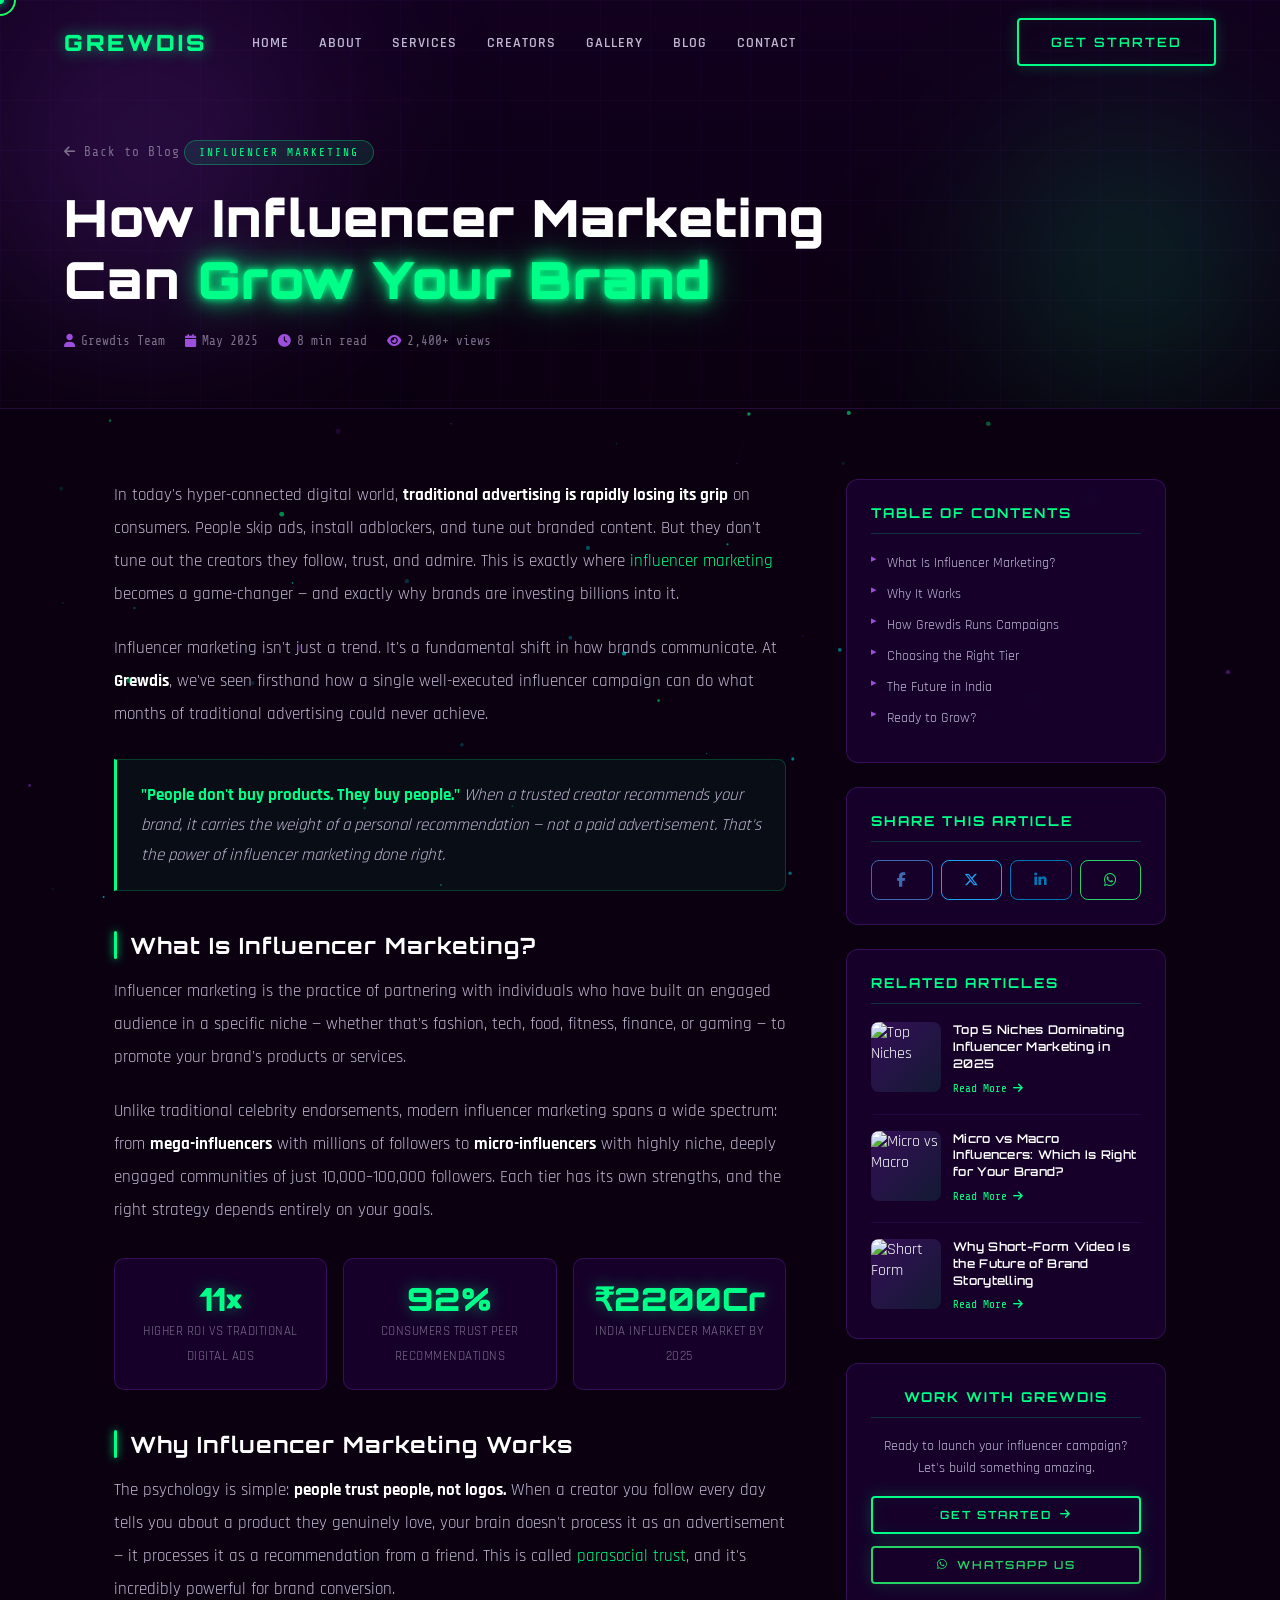
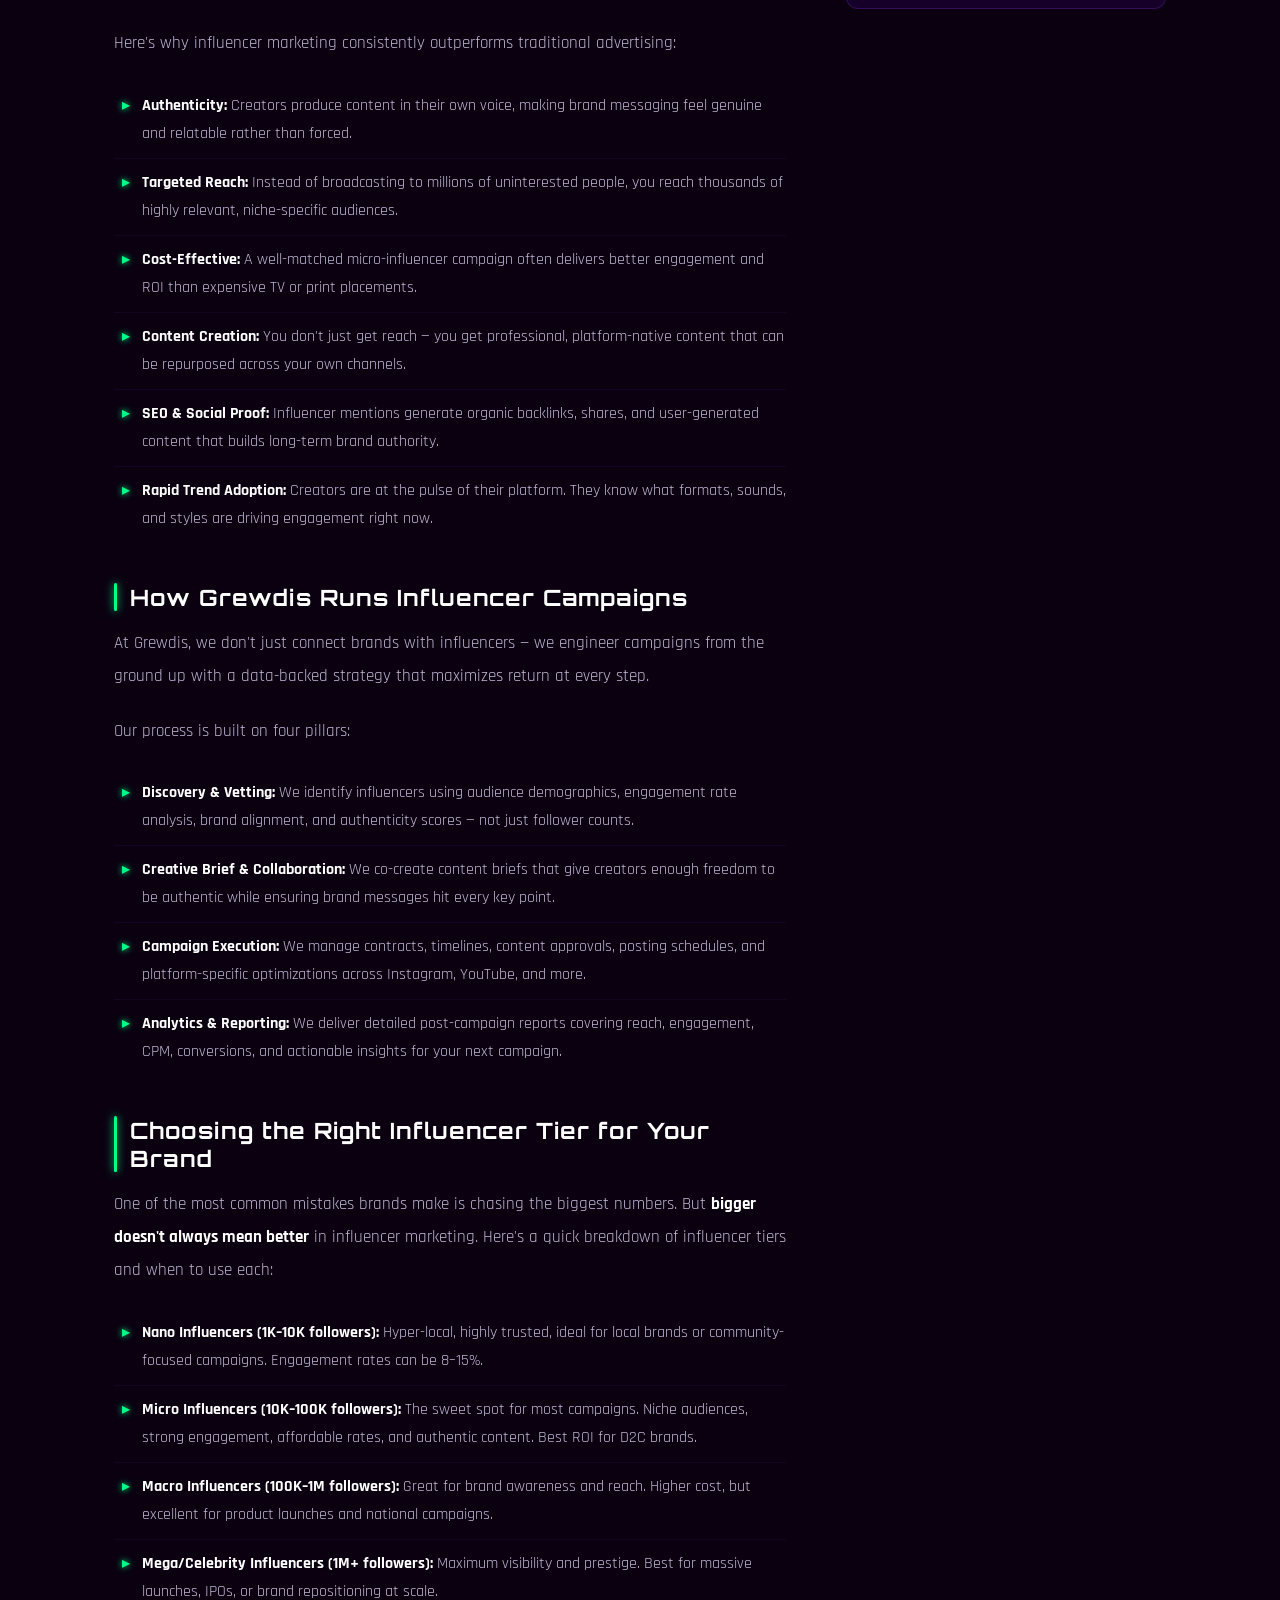
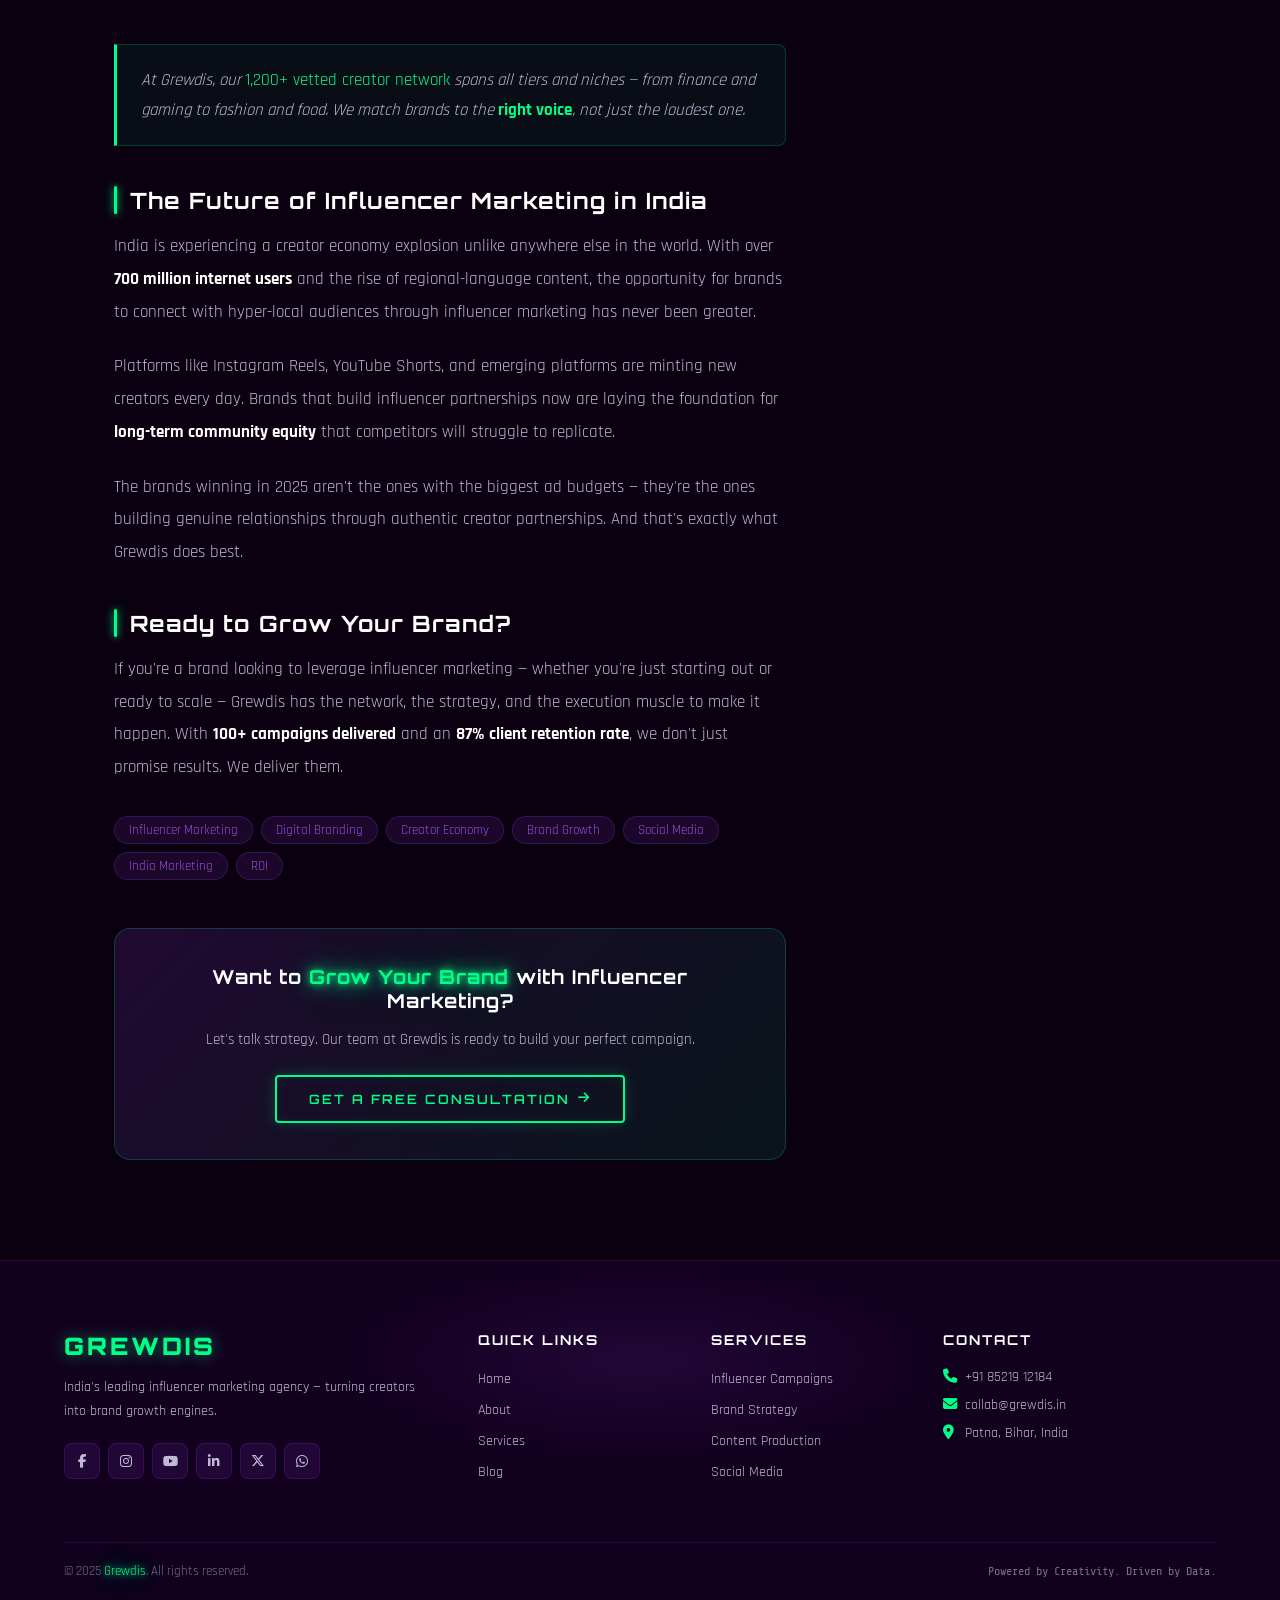
==== blog-post.html @ f31e6c7d "Add files via upload" ====
<!DOCTYPE html>
<html lang="en">
<head>
  <meta charset="UTF-8" />
  <meta name="viewport" content="width=device-width, initial-scale=1.0"/>
  <title>How Influencer Marketing Can Grow Your Brand | Grewdis Blog</title>
  <link rel="stylesheet" href="style.css" />
  <link rel="icon" type="image/png" href="images/logo.png"/>
  <link href="https://fonts.googleapis.com/css2?family=Orbitron:wght@400;600;700;900&family=Rajdhani:wght@300;400;500;600;700&family=Share+Tech+Mono&display=swap" rel="stylesheet"/>
  <link rel="stylesheet" href="https://cdnjs.cloudflare.com/ajax/libs/font-awesome/6.5.0/css/all.min.css"/>
  <style>
    .blog-hero {
      padding: 140px 0 60px;
      background: linear-gradient(180deg, var(--purple-dark) 0%, var(--purple-deep) 100%);
      position: relative;
      overflow: hidden;
      border-bottom: 1px solid rgba(123,47,190,0.2);
    }
    .blog-hero::before {
      content: '';
      position: absolute;
      top: 0; left: 0; right: 0; bottom: 0;
      background-image:
        linear-gradient(rgba(123,47,190,0.05) 1px, transparent 1px),
        linear-gradient(90deg, rgba(123,47,190,0.05) 1px, transparent 1px);
      background-size: 50px 50px;
    }
    .back-link {
      display: inline-flex;
      align-items: center;
      gap: 8px;
      font-family: var(--font-mono);
      font-size: 0.8rem;
      color: var(--text-muted);
      letter-spacing: 1px;
      margin-bottom: 28px;
      transition: var(--transition);
    }
    .back-link:hover { color: var(--neon-green); gap: 12px; }
    .blog-hero-cat {
      display: inline-block;
      background: rgba(0,255,136,0.1);
      border: 1px solid rgba(0,255,136,0.3);
      color: var(--neon-green);
      font-family: var(--font-mono);
      font-size: 0.7rem;
      padding: 5px 14px;
      border-radius: 50px;
      letter-spacing: 2px;
      text-transform: uppercase;
      margin-bottom: 20px;
    }
    .blog-hero h1 {
      font-family: var(--font-display);
      font-size: clamp(1.8rem, 5vw, 3.2rem);
      font-weight: 900;
      line-height: 1.2;
      letter-spacing: 1px;
      max-width: 820px;
      margin-bottom: 24px;
    }
    .blog-hero-meta {
      display: flex;
      flex-wrap: wrap;
      gap: 20px;
      font-family: var(--font-mono);
      font-size: 0.8rem;
      color: var(--text-muted);
    }
    .blog-hero-meta span { display:flex; align-items:center; gap:6px; }
    .blog-hero-meta i { color: var(--purple-bright); }
    .blog-post-body {
      padding: 70px 0 100px;
      background: var(--purple-deep);
    }
    .post-container {
      display: grid;
      grid-template-columns: 1fr 320px;
      gap: 60px;
      max-width: 1100px;
      margin: 0 auto;
      padding: 0 24px;
    }
    .post-content h2 {
      font-family: var(--font-display);
      font-size: 1.4rem;
      font-weight: 700;
      color: var(--text-primary);
      margin: 40px 0 16px;
      letter-spacing: 1px;
      position: relative;
      padding-left: 16px;
    }
    .post-content h2::before {
      content: '';
      position: absolute;
      left: 0; top: 0; bottom: 0;
      width: 3px;
      background: var(--neon-green);
      box-shadow: 0 0 8px var(--neon-green);
      border-radius: 2px;
    }
    .post-content p {
      font-size: 1.05rem;
      color: var(--text-secondary);
      line-height: 1.95;
      margin-bottom: 22px;
    }
    .post-content strong { color: var(--text-primary); }
    .post-content em { color: var(--neon-green); font-style: normal; }
    .post-content ul {
      list-style: none;
      margin: 16px 0 28px;
      padding: 0;
    }
    .post-content ul li {
      padding: 10px 0 10px 28px;
      position: relative;
      color: var(--text-secondary);
      font-size: 1rem;
      line-height: 1.75;
      border-bottom: 1px solid rgba(123,47,190,0.1);
    }
    .post-content ul li:last-child { border-bottom: none; }
    .post-content ul li::before {
      content: '▸';
      position: absolute;
      left: 8px;
      color: var(--neon-green);
      text-shadow: 0 0 6px var(--neon-green);
    }
    .post-highlight {
      background: rgba(0,255,136,0.05);
      border: 1px solid rgba(0,255,136,0.2);
      border-left: 3px solid var(--neon-green);
      border-radius: 0 8px 8px 0;
      padding: 20px 24px;
      margin: 28px 0;
      font-size: 1.05rem;
      color: var(--text-secondary);
      line-height: 1.8;
      font-style: italic;
    }
    .post-highlight strong { color: var(--neon-green); font-style: normal; }
    .post-stat-row {
      display: grid;
      grid-template-columns: repeat(3,1fr);
      gap: 16px;
      margin: 32px 0;
    }
    .post-stat-box {
      background: var(--card-bg);
      border: 1px solid var(--card-border);
      border-radius: 10px;
      padding: 20px;
      text-align: center;
    }
    .post-stat-box .num {
      font-family: var(--font-display);
      font-size: 2rem;
      font-weight: 900;
      color: var(--neon-green);
      text-shadow: 0 0 15px rgba(0,255,136,0.4);
      display: block;
    }
    .post-stat-box p {
      font-size: 0.8rem;
      color: var(--text-muted);
      margin-bottom: 0;
      text-transform: uppercase;
      letter-spacing: 0.5px;
    }
    .post-tags { display:flex; flex-wrap:wrap; gap:8px; margin: 32px 0 0; }
    .post-tag {
      padding: 5px 14px;
      background: rgba(123,47,190,0.15);
      border: 1px solid rgba(123,47,190,0.3);
      border-radius: 50px;
      font-size: 0.8rem;
      color: var(--purple-bright);
      transition: var(--transition);
    }
    .post-tag:hover {
      background: rgba(0,255,136,0.1);
      border-color: var(--neon-green);
      color: var(--neon-green);
    }
    .post-cta-box {
      background: linear-gradient(135deg, rgba(123,47,190,0.2), rgba(0,255,136,0.08));
      border: 1px solid rgba(0,255,136,0.2);
      border-radius: 16px;
      padding: 36px;
      text-align: center;
      margin-top: 48px;
    }
    .post-cta-box h3 {
      font-family: var(--font-display);
      font-size: 1.2rem;
      font-weight: 700;
      margin-bottom: 12px;
      letter-spacing: 1px;
    }
    .post-cta-box p { font-size:0.95rem; margin-bottom:20px; }

    /* SIDEBAR */
    .post-sidebar { position: sticky; top: 100px; }
    .sidebar-widget {
      background: var(--card-bg);
      border: 1px solid var(--card-border);
      border-radius: 12px;
      padding: 24px;
      margin-bottom: 24px;
      backdrop-filter: blur(10px);
    }
    .sidebar-widget h4 {
      font-family: var(--font-display);
      font-size: 0.85rem;
      font-weight: 700;
      letter-spacing: 2px;
      text-transform: uppercase;
      margin-bottom: 18px;
      color: var(--neon-green);
      border-bottom: 1px solid rgba(0,255,136,0.2);
      padding-bottom: 12px;
    }
    .toc-list { list-style: none; }
    .toc-list li {
      margin-bottom: 10px;
      padding-left: 16px;
      position: relative;
    }
    .toc-list li::before {
      content: '▸';
      position: absolute;
      left: 0;
      color: var(--purple-bright);
      font-size: 0.7rem;
    }
    .toc-list a {
      font-size: 0.85rem;
      color: var(--text-secondary);
      transition: var(--transition);
    }
    .toc-list a:hover { color: var(--neon-green); padding-left: 4px; }
    .share-btns { display: flex; flex-wrap: wrap; gap: 8px; }
    .share-btn {
      flex: 1;
      min-width: 40px;
      height: 40px;
      border-radius: 8px;
      display: flex;
      align-items: center;
      justify-content: center;
      font-size: 0.9rem;
      border: 1px solid;
      transition: var(--transition);
      cursor: pointer;
    }
    .related-post {
      display: flex;
      gap: 12px;
      margin-bottom: 16px;
      padding-bottom: 16px;
      border-bottom: 1px solid rgba(123,47,190,0.15);
    }
    .related-post:last-child { border-bottom: none; margin-bottom: 0; padding-bottom: 0; }
    .related-thumb {
      width: 70px; height: 70px;
      background: linear-gradient(135deg, rgba(123,47,190,0.3), rgba(0,255,136,0.1));
      border-radius: 8px;
      flex-shrink: 0;
      overflow: hidden;
    }
    .related-thumb img { width:100%; height:100%; object-fit:cover; }
    .related-post h5 {
      font-family: var(--font-display);
      font-size: 0.75rem;
      font-weight: 600;
      line-height: 1.4;
      margin-bottom: 4px;
      letter-spacing: 0.3px;
    }
    .related-post a {
      font-family: var(--font-mono);
      font-size: 0.7rem;
      color: var(--neon-green);
      transition: var(--transition);
    }
    .related-post a:hover { gap: 8px; }
    @media (max-width: 900px) {
      .post-container { grid-template-columns: 1fr; }
      .post-sidebar { position: static; }
      .post-stat-row { grid-template-columns: 1fr 1fr; }
    }
    @media (max-width: 480px) {
      .post-stat-row { grid-template-columns: 1fr; }
    }
  </style>
</head>
<body>

  <canvas id="particles"></canvas>
  <div class="cursor-outer"></div>
  <div class="cursor-inner"></div>

  <!-- NAVBAR -->
  <nav class="navbar" id="navbar">
    <div class="nav-container">
      <a href="index.html" class="nav-logo">
        <img src="images/logo.png" alt="Grewdis" onerror="this.style.display='none';this.nextElementSibling.style.display='block'"/>
        <span class="logo-text" style="display:none">GREWDIS</span>
      </a>
      <ul class="nav-links" id="navLinks">
        <li><a href="index.html#home" class="nav-link">Home</a></li>
        <li><a href="index.html#about" class="nav-link">About</a></li>
        <li><a href="index.html#services" class="nav-link">Services</a></li>
        <li><a href="index.html#creators" class="nav-link">Creators</a></li>
        <li><a href="index.html#gallery" class="nav-link">Gallery</a></li>
        <li><a href="index.html#blog" class="nav-link active">Blog</a></li>
        <li><a href="index.html#contact" class="nav-link">Contact</a></li>
      </ul>
      <a href="index.html#contact" class="btn-neon nav-cta">Get Started</a>
      <div class="hamburger" id="hamburger"><span></span><span></span><span></span></div>
    </div>
  </nav>

  <!-- BLOG HERO -->
  <div class="blog-hero">
    <div class="hero-glow glow-1"></div>
    <div class="hero-glow glow-2"></div>
    <div class="container">
      <a href="index.html#blog" class="back-link"><i class="fa fa-arrow-left"></i> Back to Blog</a>
      <div class="blog-hero-cat">Influencer Marketing</div>
      <h1>How Influencer Marketing Can <span class="neon-text">Grow Your Brand</span></h1>
      <div class="blog-hero-meta">
        <span><i class="fa fa-user"></i> Grewdis Team</span>
        <span><i class="fa fa-calendar"></i> May 2025</span>
        <span><i class="fa fa-clock"></i> 8 min read</span>
        <span><i class="fa fa-eye"></i> 2,400+ views</span>
      </div>
    </div>
  </div>

  <!-- BLOG BODY -->
  <div class="blog-post-body">
    <div class="post-container">

      <!-- MAIN CONTENT -->
      <article class="post-content">

        <p>In today's hyper-connected digital world, <strong>traditional advertising is rapidly losing its grip</strong> on consumers. People skip ads, install adblockers, and tune out branded content. But they don't tune out the creators they follow, trust, and admire. This is exactly where <em>influencer marketing</em> becomes a game-changer — and exactly why brands are investing billions into it.</p>

        <p>Influencer marketing isn't just a trend. It's a fundamental shift in how brands communicate. At <strong>Grewdis</strong>, we've seen firsthand how a single well-executed influencer campaign can do what months of traditional advertising could never achieve.</p>

        <div class="post-highlight">
          <strong>"People don't buy products. They buy people."</strong> When a trusted creator recommends your brand, it carries the weight of a personal recommendation — not a paid advertisement. That's the power of influencer marketing done right.
        </div>

        <h2>What Is Influencer Marketing?</h2>
        <p>Influencer marketing is the practice of partnering with individuals who have built an engaged audience in a specific niche — whether that's fashion, tech, food, fitness, finance, or gaming — to promote your brand's products or services.</p>
        <p>Unlike traditional celebrity endorsements, modern influencer marketing spans a wide spectrum: from <strong>mega-influencers</strong> with millions of followers to <strong>micro-influencers</strong> with highly niche, deeply engaged communities of just 10,000–100,000 followers. Each tier has its own strengths, and the right strategy depends entirely on your goals.</p>

        <div class="post-stat-row">
          <div class="post-stat-box">
            <span class="num">11×</span>
            <p>Higher ROI vs traditional digital ads</p>
          </div>
          <div class="post-stat-box">
            <span class="num">92%</span>
            <p>Consumers trust peer recommendations</p>
          </div>
          <div class="post-stat-box">
            <span class="num">₹2200Cr</span>
            <p>India influencer market by 2025</p>
          </div>
        </div>

        <h2>Why Influencer Marketing Works</h2>
        <p>The psychology is simple: <strong>people trust people, not logos.</strong> When a creator you follow every day tells you about a product they genuinely love, your brain doesn't process it as an advertisement — it processes it as a recommendation from a friend. This is called <em>parasocial trust</em>, and it's incredibly powerful for brand conversion.</p>
        <p>Here's why influencer marketing consistently outperforms traditional advertising:</p>
        <ul>
          <li><strong>Authenticity:</strong> Creators produce content in their own voice, making brand messaging feel genuine and relatable rather than forced.</li>
          <li><strong>Targeted Reach:</strong> Instead of broadcasting to millions of uninterested people, you reach thousands of highly relevant, niche-specific audiences.</li>
          <li><strong>Cost-Effective:</strong> A well-matched micro-influencer campaign often delivers better engagement and ROI than expensive TV or print placements.</li>
          <li><strong>Content Creation:</strong> You don't just get reach — you get professional, platform-native content that can be repurposed across your own channels.</li>
          <li><strong>SEO & Social Proof:</strong> Influencer mentions generate organic backlinks, shares, and user-generated content that builds long-term brand authority.</li>
          <li><strong>Rapid Trend Adoption:</strong> Creators are at the pulse of their platform. They know what formats, sounds, and styles are driving engagement right now.</li>
        </ul>

        <h2>How Grewdis Runs Influencer Campaigns</h2>
        <p>At Grewdis, we don't just connect brands with influencers — we engineer campaigns from the ground up with a data-backed strategy that maximizes return at every step.</p>
        <p>Our process is built on four pillars:</p>
        <ul>
          <li><strong>Discovery & Vetting:</strong> We identify influencers using audience demographics, engagement rate analysis, brand alignment, and authenticity scores — not just follower counts.</li>
          <li><strong>Creative Brief & Collaboration:</strong> We co-create content briefs that give creators enough freedom to be authentic while ensuring brand messages hit every key point.</li>
          <li><strong>Campaign Execution:</strong> We manage contracts, timelines, content approvals, posting schedules, and platform-specific optimizations across Instagram, YouTube, and more.</li>
          <li><strong>Analytics & Reporting:</strong> We deliver detailed post-campaign reports covering reach, engagement, CPM, conversions, and actionable insights for your next campaign.</li>
        </ul>

        <h2>Choosing the Right Influencer Tier for Your Brand</h2>
        <p>One of the most common mistakes brands make is chasing the biggest numbers. But <strong>bigger doesn't always mean better</strong> in influencer marketing. Here's a quick breakdown of influencer tiers and when to use each:</p>
        <ul>
          <li><strong>Nano Influencers (1K–10K followers):</strong> Hyper-local, highly trusted, ideal for local brands or community-focused campaigns. Engagement rates can be 8–15%.</li>
          <li><strong>Micro Influencers (10K–100K followers):</strong> The sweet spot for most campaigns. Niche audiences, strong engagement, affordable rates, and authentic content. Best ROI for D2C brands.</li>
          <li><strong>Macro Influencers (100K–1M followers):</strong> Great for brand awareness and reach. Higher cost, but excellent for product launches and national campaigns.</li>
          <li><strong>Mega/Celebrity Influencers (1M+ followers):</strong> Maximum visibility and prestige. Best for massive launches, IPOs, or brand repositioning at scale.</li>
        </ul>

        <div class="post-highlight">
          At Grewdis, our <em>1,200+ vetted creator network</em> spans all tiers and niches — from finance and gaming to fashion and food. We match brands to the <strong>right voice</strong>, not just the loudest one.
        </div>

        <h2>The Future of Influencer Marketing in India</h2>
        <p>India is experiencing a creator economy explosion unlike anywhere else in the world. With over <strong>700 million internet users</strong> and the rise of regional-language content, the opportunity for brands to connect with hyper-local audiences through influencer marketing has never been greater.</p>
        <p>Platforms like Instagram Reels, YouTube Shorts, and emerging platforms are minting new creators every day. Brands that build influencer partnerships now are laying the foundation for <strong>long-term community equity</strong> that competitors will struggle to replicate.</p>
        <p>The brands winning in 2025 aren't the ones with the biggest ad budgets — they're the ones building genuine relationships through authentic creator partnerships. And that's exactly what Grewdis does best.</p>

        <h2>Ready to Grow Your Brand?</h2>
        <p>If you're a brand looking to leverage influencer marketing — whether you're just starting out or ready to scale — Grewdis has the network, the strategy, and the execution muscle to make it happen. With <strong>100+ campaigns delivered</strong> and an <strong>87% client retention rate</strong>, we don't just promise results. We deliver them.</p>

        <div class="post-tags">
          <span class="post-tag">Influencer Marketing</span>
          <span class="post-tag">Digital Branding</span>
          <span class="post-tag">Creator Economy</span>
          <span class="post-tag">Brand Growth</span>
          <span class="post-tag">Social Media</span>
          <span class="post-tag">India Marketing</span>
          <span class="post-tag">ROI</span>
        </div>

        <div class="post-cta-box">
          <h3>Want to <span class="neon-text">Grow Your Brand</span> with Influencer Marketing?</h3>
          <p>Let's talk strategy. Our team at Grewdis is ready to build your perfect campaign.</p>
          <a href="index.html#contact" class="btn-neon">Get a Free Consultation <i class="fa fa-arrow-right"></i></a>
        </div>

      </article>

      <!-- SIDEBAR -->
      <aside class="post-sidebar">
        <div class="sidebar-widget">
          <h4>Table of Contents</h4>
          <ul class="toc-list">
            <li><a href="#">What Is Influencer Marketing?</a></li>
            <li><a href="#">Why It Works</a></li>
            <li><a href="#">How Grewdis Runs Campaigns</a></li>
            <li><a href="#">Choosing the Right Tier</a></li>
            <li><a href="#">The Future in India</a></li>
            <li><a href="#">Ready to Grow?</a></li>
          </ul>
        </div>

        <div class="sidebar-widget">
          <h4>Share This Article</h4>
          <div class="share-btns">
            <a href="https://www.facebook.com/sharer/sharer.php?u=grewdis.in" target="_blank" class="share-btn fb" title="Share on Facebook"><i class="fab fa-facebook-f"></i></a>
            <a href="https://twitter.com/intent/tweet?text=How+Influencer+Marketing+Can+Grow+Your+Brand&url=grewdis.in" target="_blank" class="share-btn tw" title="Share on Twitter"><i class="fab fa-x-twitter"></i></a>
            <a href="https://www.linkedin.com/sharing/share-offsite/?url=grewdis.in" target="_blank" class="share-btn li" title="Share on LinkedIn"><i class="fab fa-linkedin-in"></i></a>
            <a href="https://wa.me/?text=How+Influencer+Marketing+Can+Grow+Your+Brand+-+grewdis.in" target="_blank" class="share-btn wa" title="Share on WhatsApp"><i class="fab fa-whatsapp"></i></a>
          </div>
        </div>

        <div class="sidebar-widget">
          <h4>Related Articles</h4>
          <div class="related-post">
            <div class="related-thumb">
              <img src="https://i.ibb.co/Qvz69Wh6/top-5-niche.jpg" alt="Top Niches"/>
            </div>
            <div>
              <h5>Top 5 Niches Dominating Influencer Marketing in 2025</h5>
              <a href="#">Read More <i class="fa fa-arrow-right"></i></a>
            </div>
          </div>
          <div class="related-post">
            <div class="related-thumb">
              <img src="https://i.ibb.co/gMX1QQqQ/micro-vs-macro-influncer.jpg" alt="Micro vs Macro"/>
            </div>
            <div>
              <h5>Micro vs Macro Influencers: Which Is Right for Your Brand?</h5>
              <a href="#">Read More <i class="fa fa-arrow-right"></i></a>
            </div>
          </div>
          <div class="related-post">
            <div class="related-thumb">
              <img src="https://i.ibb.co/HfsnzWJx/why-short-film.jpg" alt="Short Form"/>
            </div>
            <div>
              <h5>Why Short-Form Video Is the Future of Brand Storytelling</h5>
              <a href="#">Read More <i class="fa fa-arrow-right"></i></a>
            </div>
          </div>
        </div>

        <div class="sidebar-widget" style="text-align:center;">
          <h4>Work With Grewdis</h4>
          <p style="font-size:0.85rem;color:var(--text-secondary);margin-bottom:16px;line-height:1.6;">Ready to launch your influencer campaign? Let's build something amazing.</p>
          <a href="index.html#contact" class="btn-neon btn-sm btn-full">Get Started <i class="fa fa-arrow-right"></i></a>
          <div style="margin-top:12px;">
            <a href="https://wa.link/hhix4l" target="_blank" class="btn-neon btn-sm btn-full wa-btn"><i class="fab fa-whatsapp"></i> WhatsApp Us</a>
          </div>
        </div>
      </aside>

    </div>
  </div>

  <!-- FOOTER -->
  <footer class="footer">
    <div class="footer-glow"></div>
    <div class="container">
      <div class="footer-grid">
        <div class="footer-brand">
          <img src="images/logo.png" alt="Grewdis" class="footer-logo" onerror="this.style.display='none'"/>
          <span class="footer-logo-text">GREWDIS</span>
          <p>India's leading influencer marketing agency — turning creators into brand growth engines.</p>
          <div class="footer-socials">
            <a href="https://www.facebook.com/grewdis.in/" target="_blank" rel="noopener"><i class="fab fa-facebook-f"></i></a>
            <a href="https://www.instagram.com/grew.disin" target="_blank" rel="noopener"><i class="fab fa-instagram"></i></a>
            <a href="https://www.youtube.com/@grewdis" target="_blank" rel="noopener"><i class="fab fa-youtube"></i></a>
            <a href="https://www.linkedin.com/company/grewdis/" target="_blank" rel="noopener"><i class="fab fa-linkedin-in"></i></a>
            <a href="https://x.com/grewdis?s=20" target="_blank" rel="noopener"><i class="fab fa-x-twitter"></i></a>
            <a href="https://wa.link/hhix4l" target="_blank" rel="noopener"><i class="fab fa-whatsapp"></i></a>
          </div>
        </div>
        <div class="footer-links">
          <h4>Quick Links</h4>
          <ul>
            <li><a href="index.html#home">Home</a></li>
            <li><a href="index.html#about">About</a></li>
            <li><a href="index.html#services">Services</a></li>
            <li><a href="index.html#blog">Blog</a></li>
          </ul>
        </div>
        <div class="footer-links">
          <h4>Services</h4>
          <ul>
            <li><a href="index.html#services">Influencer Campaigns</a></li>
            <li><a href="index.html#services">Brand Strategy</a></li>
            <li><a href="index.html#services">Content Production</a></li>
            <li><a href="index.html#services">Social Media</a></li>
          </ul>
        </div>
        <div class="footer-contact">
          <h4>Contact</h4>
          <p><i class="fa fa-phone"></i> <a href="tel:+918521912184">+91 85219 12184</a></p>
          <p><i class="fa fa-envelope"></i> <a href="mailto:collab@grewdis.in">collab@grewdis.in</a></p>
          <p><i class="fa fa-location-dot"></i> Patna, Bihar, India</p>
        </div>
      </div>
      <div class="footer-bottom">
        <p>© 2025 <span class="neon-text">Grewdis</span>. All rights reserved.</p>
        <p class="footer-tagline">Powered by Creativity. Driven by Data.</p>
      </div>
    </div>
  </footer>

  <button class="scroll-top" id="scrollTop"><i class="fa fa-chevron-up"></i></button>
  <script src="script.js"></script>
</body>
</html>
---- style.css ----
/* ============================================
   GREWDIS - CYBERPUNK NEON CSS
   Deep Purple + Neon Green Theme
   ============================================ */

/* ---- CSS VARIABLES ---- */
:root {
  --purple-deep:   #0a0010;
  --purple-dark:   #12001f;
  --purple-mid:    #2a0050;
  --purple-glow:   #7B2FBE;
  --purple-bright: #9D4EDD;
  --neon-green:    #00FF88;
  --neon-cyan:     #00F5FF;
  --neon-pink:     #FF006E;
  --neon-yellow:   #FFE600;
  --text-primary:  #FFFFFF;
  --text-secondary:#C0B8D4;
  --text-muted:    #7A6E8A;
  --card-bg:       rgba(30, 0, 60, 0.6);
  --card-border:   rgba(123, 47, 190, 0.3);
  --font-display:  'Orbitron', monospace;
  --font-body:     'Rajdhani', sans-serif;
  --font-mono:     'Share Tech Mono', monospace;
  --transition:    0.3s cubic-bezier(0.25, 0.46, 0.45, 0.94);
  --transition-slow: 0.6s cubic-bezier(0.25, 0.46, 0.45, 0.94);
}

/* ---- RESET & BASE ---- */
*, *::before, *::after { margin:0; padding:0; box-sizing:border-box; }

html { scroll-behavior: smooth; font-size:16px; }

body {
  font-family: var(--font-body);
  background: var(--purple-deep);
  color: var(--text-primary);
  overflow-x: hidden;
  cursor: none;
}

a { text-decoration:none; color:inherit; }
ul { list-style:none; }
img { max-width:100%; display:block; }
input, textarea, select, button { font-family: var(--font-body); }

/* ---- SCROLLBAR ---- */
::-webkit-scrollbar { width:6px; }
::-webkit-scrollbar-track { background: var(--purple-dark); }
::-webkit-scrollbar-thumb { background: var(--purple-glow); border-radius:3px; }
::-webkit-scrollbar-thumb:hover { background: var(--neon-green); }

/* ---- PARTICLE CANVAS ---- */
#particles {
  position: fixed;
  top:0; left:0;
  width:100%; height:100%;
  z-index:0;
  pointer-events:none;
}

/* ---- CUSTOM CURSOR ---- */
.cursor-outer {
  position:fixed;
  width:32px; height:32px;
  border:2px solid var(--neon-green);
  border-radius:50%;
  pointer-events:none;
  z-index:9999;
  transition: transform 0.15s ease, opacity 0.3s;
  transform: translate(-50%,-50%);
  mix-blend-mode: difference;
}
.cursor-inner {
  position:fixed;
  width:8px; height:8px;
  background: var(--neon-green);
  border-radius:50%;
  pointer-events:none;
  z-index:9999;
  transform: translate(-50%,-50%);
  box-shadow: 0 0 10px var(--neon-green);
}
body:hover .cursor-outer { opacity:1; }

/* ---- CONTAINER ---- */
.container { max-width:1200px; margin:0 auto; padding:0 24px; position:relative; z-index:2; }

/* ---- SECTION COMMON ---- */
.section { padding:100px 0; position:relative; }
.section-label {
  font-family: var(--font-mono);
  font-size:0.8rem;
  color: var(--neon-green);
  letter-spacing:4px;
  margin-bottom:12px;
  opacity:0.8;
}
.section-title {
  font-family: var(--font-display);
  font-size: clamp(1.8rem, 4vw, 3rem);
  font-weight:700;
  line-height:1.2;
  margin-bottom:16px;
  letter-spacing:1px;
}
.section-sub {
  font-size:1.1rem;
  color: var(--text-secondary);
  max-width:600px;
  margin:0 auto 60px;
  line-height:1.7;
}
.text-center { text-align:center; }

/* ---- NEON TEXT ---- */
.neon-text {
  color: var(--neon-green);
  text-shadow:
    0 0 7px var(--neon-green),
    0 0 20px var(--neon-green),
    0 0 45px rgba(0,255,136,0.5);
}

/* ---- BUTTONS ---- */
.btn-neon {
  display:inline-flex;
  align-items:center;
  gap:8px;
  padding:14px 32px;
  background: transparent;
  color: var(--neon-green);
  border:2px solid var(--neon-green);
  border-radius:4px;
  font-family: var(--font-display);
  font-size:0.8rem;
  font-weight:600;
  letter-spacing:2px;
  text-transform:uppercase;
  cursor:pointer;
  position:relative;
  overflow:hidden;
  transition: var(--transition);
  box-shadow:
    0 0 15px rgba(0,255,136,0.2),
    inset 0 0 15px rgba(0,255,136,0.05);
}
.btn-neon::before {
  content:'';
  position:absolute;
  top:0; left:-100%;
  width:100%; height:100%;
  background: linear-gradient(90deg, transparent, rgba(0,255,136,0.2), transparent);
  transition: left 0.5s ease;
}
.btn-neon:hover::before { left:100%; }
.btn-neon:hover {
  background: var(--neon-green);
  color: var(--purple-deep);
  box-shadow:
    0 0 30px rgba(0,255,136,0.6),
    0 0 60px rgba(0,255,136,0.3);
  transform: translateY(-2px);
}
.btn-ghost {
  display:inline-flex;
  align-items:center;
  gap:8px;
  padding:14px 32px;
  background: rgba(123,47,190,0.15);
  color: var(--text-secondary);
  border:2px solid rgba(123,47,190,0.4);
  border-radius:4px;
  font-family: var(--font-display);
  font-size:0.8rem;
  letter-spacing:2px;
  text-transform:uppercase;
  cursor:pointer;
  transition: var(--transition);
}
.btn-ghost:hover {
  border-color: var(--purple-bright);
  color: var(--purple-bright);
  background: rgba(123,47,190,0.25);
  transform: translateY(-2px);
}
.btn-sm { padding:10px 20px; font-size:0.7rem; }
.btn-full { width:100%; justify-content:center; }
.wa-btn {
  border-color: #25D366;
  color: #25D366;
  box-shadow: 0 0 15px rgba(37,211,102,0.2);
}
.wa-btn:hover {
  background:#25D366;
  color:var(--purple-deep);
  box-shadow:0 0 30px rgba(37,211,102,0.5);
}

/* ---- NAVBAR ---- */
.navbar {
  position:fixed;
  top:0; left:0;
  width:100%;
  z-index:1000;
  padding:18px 0;
  transition: var(--transition);
  background: transparent;
}
.navbar.scrolled {
  background: rgba(10, 0, 16, 0.95);
  backdrop-filter: blur(20px);
  -webkit-backdrop-filter: blur(20px);
  padding:12px 0;
  border-bottom: 1px solid rgba(123,47,190,0.3);
  box-shadow: 0 4px 30px rgba(0,0,0,0.5);
}
.nav-container {
  max-width:1200px;
  margin:0 auto;
  padding:0 24px;
  display:flex;
  align-items:center;
  gap:32px;
}
.nav-logo {
  display:flex;
  align-items:center;
  gap:10px;
  flex-shrink:0;
}
.nav-logo img { height:42px; width:auto; filter: drop-shadow(0 0 8px rgba(0,255,136,0.4)); }
.logo-text {
  font-family: var(--font-display);
  font-size:1.4rem;
  font-weight:900;
  color: var(--neon-green);
  text-shadow: 0 0 15px rgba(0,255,136,0.6);
  letter-spacing:3px;
}
.nav-links {
  display:flex;
  align-items:center;
  gap:6px;
  flex:1;
  justify-content:center;
  flex-wrap: wrap;
}
.nav-link {
  font-family: var(--font-body);
  font-size:0.85rem;
  font-weight:600;
  color: var(--text-secondary);
  padding:6px 12px;
  border-radius:4px;
  letter-spacing:1px;
  text-transform:uppercase;
  transition: var(--transition);
  position:relative;
}
.nav-link::after {
  content:'';
  position:absolute;
  bottom:0; left:50%;
  width:0; height:2px;
  background: var(--neon-green);
  transition:var(--transition);
  transform:translateX(-50%);
  box-shadow: 0 0 8px var(--neon-green);
}
.nav-link:hover, .nav-link.active {
  color: var(--neon-green);
}
.nav-link:hover::after, .nav-link.active::after { width:80%; }
.nav-cta { margin-left:auto; flex-shrink:0; }
.hamburger {
  display:none;
  flex-direction:column;
  gap:5px;
  cursor:pointer;
  padding:4px;
  margin-left:auto;
}
.hamburger span {
  display:block;
  width:24px; height:2px;
  background: var(--neon-green);
  border-radius:2px;
  transition:var(--transition);
  box-shadow: 0 0 6px var(--neon-green);
}
.hamburger.active span:nth-child(1) { transform: rotate(45deg) translate(5px,5px); }
.hamburger.active span:nth-child(2) { opacity:0; }
.hamburger.active span:nth-child(3) { transform: rotate(-45deg) translate(5px,-5px); }

/* ---- HERO ---- */
.hero {
  min-height:100vh;
  display:flex;
  align-items:center;
  position:relative;
  overflow:hidden;
  padding:100px 24px 60px;
}
.hero-bg-grid {
  position:absolute;
  inset:0;
  background-image:
    linear-gradient(rgba(123,47,190,0.07) 1px, transparent 1px),
    linear-gradient(90deg, rgba(123,47,190,0.07) 1px, transparent 1px);
  background-size:60px 60px;
  animation: gridMove 20s linear infinite;
}
@keyframes gridMove {
  0% { background-position:0 0; }
  100% { background-position:60px 60px; }
}
.hero-glow {
  position:absolute;
  border-radius:50%;
  filter:blur(80px);
  pointer-events:none;
}
.glow-1 {
  width:500px; height:500px;
  background: radial-gradient(circle, rgba(123,47,190,0.35) 0%, transparent 70%);
  top:-100px; left:-100px;
  animation: floatGlow 8s ease-in-out infinite;
}
.glow-2 {
  width:400px; height:400px;
  background: radial-gradient(circle, rgba(0,255,136,0.2) 0%, transparent 70%);
  bottom:-50px; right:-50px;
  animation: floatGlow 10s ease-in-out infinite reverse;
}
.glow-3 {
  width:300px; height:300px;
  background: radial-gradient(circle, rgba(0,245,255,0.15) 0%, transparent 70%);
  top:50%; right:30%;
  animation: floatGlow 12s ease-in-out infinite 2s;
}
@keyframes floatGlow {
  0%,100% { transform: translate(0,0) scale(1); }
  33% { transform: translate(20px,-20px) scale(1.05); }
  66% { transform: translate(-15px,15px) scale(0.95); }
}
.scanlines {
  position:absolute;
  inset:0;
  background: repeating-linear-gradient(
    0deg,
    transparent,
    transparent 2px,
    rgba(0,0,0,0.03) 2px,
    rgba(0,0,0,0.03) 4px
  );
  pointer-events:none;
  z-index:1;
}
.hero-content {
  position:relative;
  z-index:3;
  max-width:680px;
}
.hero-badge {
  display:inline-flex;
  align-items:center;
  gap:10px;
  background: rgba(0,255,136,0.08);
  border:1px solid rgba(0,255,136,0.25);
  border-radius:50px;
  padding:8px 20px;
  font-family: var(--font-mono);
  font-size:0.75rem;
  color: var(--neon-green);
  letter-spacing:1px;
  margin-bottom:28px;
  animation: fadeSlideDown 1s ease both;
}
.badge-dot {
  width:8px; height:8px;
  background: var(--neon-green);
  border-radius:50%;
  box-shadow: 0 0 10px var(--neon-green);
  animation: pulse 2s infinite;
}
@keyframes pulse {
  0%,100% { box-shadow:0 0 0 0 rgba(0,255,136,0.7); }
  50% { box-shadow:0 0 0 8px rgba(0,255,136,0); }
}
.hero-title {
  font-family: var(--font-display);
  font-size: clamp(2.5rem, 7vw, 5.5rem);
  font-weight:900;
  line-height:1.05;
  letter-spacing:2px;
  margin-bottom:24px;
}
.hero-title .line-1, .hero-title .line-3 {
  display:block;
  animation: fadeSlideUp 1s ease both;
}
.hero-title .line-3 { animation-delay:0.2s; }
.hero-title .line-2 {
  display:block;
  animation: fadeSlideUp 1s ease 0.1s both;
}
.hero-sub {
  font-size:1.1rem;
  color: var(--text-secondary);
  line-height:1.8;
  margin-bottom:36px;
  max-width:560px;
  animation: fadeSlideUp 1s ease 0.4s both;
}
.hero-buttons {
  display:flex;
  flex-wrap:wrap;
  gap:16px;
  margin-bottom:60px;
  animation: fadeSlideUp 1s ease 0.6s both;
}
.hero-stats {
  display:flex;
  align-items:center;
  gap:0;
  background: rgba(30,0,60,0.5);
  border:1px solid rgba(123,47,190,0.3);
  border-radius:8px;
  padding:20px 30px;
  backdrop-filter:blur(10px);
  animation: fadeSlideUp 1s ease 0.8s both;
  flex-wrap:wrap;
}
.h-stat {
  display:flex;
  flex-direction:column;
  align-items:center;
  padding:0 30px;
}
.h-stat:first-child { padding-left:0; }
.h-stat:last-child { padding-right:0; }
.h-stat span:first-child {
  font-family: var(--font-display);
  font-size:2rem;
  font-weight:900;
  color: var(--neon-green);
  text-shadow: 0 0 20px rgba(0,255,136,0.5);
}
.h-stat span:nth-child(2) {
  font-family: var(--font-display);
  font-size:1.5rem;
  color: var(--neon-green);
}
.h-stat p {
  font-size:0.75rem;
  color: var(--text-muted);
  text-transform:uppercase;
  letter-spacing:1px;
  margin-top:4px;
}
.h-stat-divider {
  width:1px;
  height:40px;
  background: rgba(123,47,190,0.4);
  flex-shrink:0;
}
.hero-visual {
  position:absolute;
  right:5%;
  top:50%;
  transform:translateY(-50%);
  width:380px; height:380px;
  display:flex;
  align-items:center;
  justify-content:center;
  z-index:2;
}
.hero-circle-ring {
  position:absolute;
  border-radius:50%;
  border:1px solid;
  animation: spin 20s linear infinite;
}
.ring-1 {
  width:100%; height:100%;
  border-color: rgba(123,47,190,0.4);
  box-shadow: 0 0 30px rgba(123,47,190,0.15), inset 0 0 30px rgba(123,47,190,0.05);
}
.ring-2 {
  width:78%; height:78%;
  border-color: rgba(0,255,136,0.3);
  animation-duration:15s;
  animation-direction:reverse;
  box-shadow: 0 0 20px rgba(0,255,136,0.1);
}
.ring-3 {
  width:55%; height:55%;
  border-color: rgba(0,245,255,0.3);
  animation-duration:10s;
  box-shadow: 0 0 15px rgba(0,245,255,0.1);
}
@keyframes spin {
  from { transform:rotate(0deg); }
  to { transform:rotate(360deg); }
}
.hero-center-orb {
  width:160px; height:160px;
  background: radial-gradient(circle, rgba(123,47,190,0.8) 0%, rgba(10,0,16,0.9) 70%);
  border-radius:50%;
  display:flex;
  align-items:center;
  justify-content:center;
  border:2px solid var(--neon-green);
  box-shadow:
    0 0 40px rgba(0,255,136,0.4),
    0 0 80px rgba(123,47,190,0.3),
    inset 0 0 40px rgba(0,255,136,0.1);
  z-index:2;
  animation: orbPulse 4s ease-in-out infinite;
}
.hero-center-orb img { width:100px; height:100px; object-fit:contain; border-radius:50%; }
.orb-text {
  font-family: var(--font-display);
  font-size:4rem;
  font-weight:900;
  color: var(--neon-green);
  text-shadow: 0 0 30px var(--neon-green);
}
@keyframes orbPulse {
  0%,100% { box-shadow:0 0 40px rgba(0,255,136,0.4),0 0 80px rgba(123,47,190,0.3); }
  50% { box-shadow:0 0 60px rgba(0,255,136,0.6),0 0 120px rgba(123,47,190,0.5); }
}

/* ---- ABOUT ---- */
.about { background: linear-gradient(180deg, var(--purple-deep) 0%, var(--purple-dark) 100%); }
.about-grid {
  display:grid;
  grid-template-columns:1fr 1fr;
  gap:80px;
  align-items:center;
}
.about-desc {
  font-size:1.05rem;
  color: var(--text-secondary);
  line-height:1.9;
  margin-bottom:20px;
}
.about-desc strong { color: var(--text-primary); }
.about-desc em { color: var(--neon-green); font-style:normal; }
.about-tags {
  display:flex;
  flex-wrap:wrap;
  gap:10px;
  margin-top:28px;
}
.tag {
  padding:6px 16px;
  background: rgba(123,47,190,0.15);
  border:1px solid rgba(123,47,190,0.35);
  border-radius:50px;
  font-size:0.8rem;
  color: var(--purple-bright);
  letter-spacing:0.5px;
  transition: var(--transition);
}
.tag:hover {
  background: rgba(0,255,136,0.1);
  border-color: var(--neon-green);
  color: var(--neon-green);
  transform:translateY(-2px);
}
.about-card-stack {
  display:grid;
  grid-template-columns:1fr 1fr;
  gap:16px;
}
.about-card {
  background: var(--card-bg);
  border:1px solid var(--card-border);
  border-radius:12px;
  padding:24px;
  backdrop-filter:blur(10px);
  transition: var(--transition);
  position:relative;
  overflow:hidden;
}
.about-card::before {
  content:'';
  position:absolute;
  top:0; left:0;
  right:0; height:2px;
  border-radius:12px 12px 0 0;
}
.ac-1::before, .ac-3::before { background: linear-gradient(90deg, var(--neon-green), transparent); }
.ac-2::before, .ac-4::before { background: linear-gradient(90deg, var(--purple-bright), transparent); }
.about-card:hover {
  transform:translateY(-6px);
  border-color: rgba(0,255,136,0.3);
  box-shadow: 0 10px 40px rgba(0,255,136,0.1);
}
.about-card i {
  font-size:1.5rem;
  margin-bottom:12px;
  display:block;
}
.ac-1 i, .ac-3 i { color: var(--neon-green); text-shadow:0 0 10px var(--neon-green); }
.ac-2 i, .ac-4 i { color: var(--purple-bright); text-shadow:0 0 10px var(--purple-bright); }
.about-card h4 {
  font-family: var(--font-display);
  font-size:0.9rem;
  font-weight:700;
  margin-bottom:8px;
  letter-spacing:1px;
}
.about-card p { font-size:0.85rem; color: var(--text-secondary); line-height:1.6; }

/* ---- SERVICES ---- */
.services {
  background: var(--purple-dark);
  position:relative;
  overflow:hidden;
}
.services::before {
  content:'';
  position:absolute;
  top:0; left:0; right:0;
  height:1px;
  background: linear-gradient(90deg, transparent, var(--purple-glow), transparent);
}
.services-grid {
  display:grid;
  grid-template-columns:repeat(3, 1fr);
  gap:24px;
}
.service-card {
  background: var(--card-bg);
  border:1px solid var(--card-border);
  border-radius:12px;
  padding:36px 28px;
  backdrop-filter:blur(10px);
  transition: var(--transition-slow);
  position:relative;
  overflow:hidden;
  cursor:default;
}
.service-card::after {
  content:'';
  position:absolute;
  inset:0;
  background: linear-gradient(135deg, rgba(0,255,136,0.04) 0%, transparent 60%);
  opacity:0;
  transition: var(--transition);
}
.service-card:hover::after { opacity:1; }
.service-card:hover {
  transform:translateY(-8px) scale(1.01);
  border-color: rgba(0,255,136,0.4);
  box-shadow:
    0 20px 50px rgba(0,0,0,0.4),
    0 0 30px rgba(0,255,136,0.1);
}
.service-icon {
  width:60px; height:60px;
  background: linear-gradient(135deg, rgba(123,47,190,0.3) 0%, rgba(0,255,136,0.1) 100%);
  border:1px solid rgba(0,255,136,0.2);
  border-radius:12px;
  display:flex;
  align-items:center;
  justify-content:center;
  font-size:1.5rem;
  color: var(--neon-green);
  margin-bottom:20px;
  transition: var(--transition);
  text-shadow: 0 0 10px var(--neon-green);
}
.service-card:hover .service-icon {
  background: rgba(0,255,136,0.15);
  box-shadow: 0 0 20px rgba(0,255,136,0.3);
  transform:scale(1.1) rotate(5deg);
}
.service-card h3 {
  font-family: var(--font-display);
  font-size:0.95rem;
  font-weight:700;
  margin-bottom:14px;
  letter-spacing:0.5px;
  line-height:1.4;
}
.service-card p { font-size:0.9rem; color: var(--text-secondary); line-height:1.7; }
.service-tag {
  position:absolute;
  top:16px; right:16px;
  background: rgba(0,255,136,0.1);
  border:1px solid rgba(0,255,136,0.3);
  color: var(--neon-green);
  font-size:0.65rem;
  font-family: var(--font-mono);
  padding:3px 10px;
  border-radius:50px;
  letter-spacing:1px;
}

/* ---- STATS ---- */
.stats {
  background: var(--purple-deep);
  position:relative;
  overflow:hidden;
}
.stats-bg-glow {
  position:absolute;
  inset:0;
  background: radial-gradient(ellipse 80% 60% at 50% 50%, rgba(123,47,190,0.15) 0%, transparent 70%);
  pointer-events:none;
}
.stats-grid {
  display:grid;
  grid-template-columns:repeat(4,1fr);
  gap:24px;
}
.stat-card {
  background: var(--card-bg);
  border:1px solid var(--card-border);
  border-radius:12px;
  padding:36px 24px;
  text-align:center;
  backdrop-filter:blur(10px);
  transition: var(--transition);
  position:relative;
  overflow:hidden;
}
.stat-card::before {
  content:'';
  position:absolute;
  bottom:0; left:0; right:0;
  height:2px;
  background: linear-gradient(90deg, transparent, var(--neon-green), transparent);
  transform:scaleX(0);
  transition: var(--transition);
}
.stat-card:hover::before { transform:scaleX(1); }
.stat-card:hover {
  transform:translateY(-8px);
  border-color:rgba(0,255,136,0.3);
  box-shadow:0 20px 50px rgba(0,255,136,0.08);
}
.stat-icon {
  font-size:2rem;
  color: var(--purple-bright);
  margin-bottom:16px;
  text-shadow: 0 0 15px var(--purple-bright);
}
.stat-number {
  font-family: var(--font-display);
  font-size:2.8rem;
  font-weight:900;
  color: var(--neon-green);
  text-shadow: 0 0 20px rgba(0,255,136,0.5);
  line-height:1;
  margin-bottom:8px;
}
.stat-plus { font-size:2rem; }
.stat-label {
  font-size:0.85rem;
  color: var(--text-secondary);
  text-transform:uppercase;
  letter-spacing:1px;
  margin-bottom:16px;
}
.stat-bar {
  height:3px;
  background: rgba(123,47,190,0.2);
  border-radius:2px;
  overflow:hidden;
}
.stat-fill {
  height:100%;
  background: linear-gradient(90deg, var(--purple-glow), var(--neon-green));
  border-radius:2px;
  box-shadow:0 0 8px rgba(0,255,136,0.5);
  width:0;
  transition: width 1.5s ease 0.5s;
}

/* ---- CREATORS ---- */
.creators { background: var(--purple-dark); }
.creators-grid {
  display:flex;
  flex-wrap:wrap;
  gap:24px;
  justify-content:center;
}
.creator-card {
  background: var(--card-bg);
  border:1px solid var(--card-border);
  border-radius:16px;
  padding:28px 20px;
  text-align:center;
  width:200px;
  backdrop-filter:blur(10px);
  transition: var(--transition-slow);
  position:relative;
  overflow:hidden;
}
.creator-card::before {
  content:'';
  position:absolute;
  top:0; left:0; right:0;
  height:2px;
  background: linear-gradient(90deg, var(--purple-glow), var(--neon-green), var(--purple-glow));
  opacity:0;
  transition: var(--transition);
}
.creator-card:hover::before { opacity:1; }
.creator-card:hover {
  transform:translateY(-10px);
  border-color:rgba(0,255,136,0.35);
  box-shadow:0 20px 50px rgba(0,255,136,0.12);
}
.creator-img-wrap {
  position:relative;
  width:110px; height:110px;
  margin:0 auto 16px;
}
.creator-img-wrap img {
  width:100%; height:100%;
  object-fit:cover;
  border-radius:50%;
  border:3px solid rgba(123,47,190,0.5);
  transition: var(--transition);
}
.creator-card:hover .creator-img-wrap img {
  border-color: var(--neon-green);
  box-shadow:0 0 20px rgba(0,255,136,0.4);
}
.creator-glow {
  position:absolute;
  inset:-4px;
  border-radius:50%;
  background: conic-gradient(var(--neon-green), var(--purple-bright), var(--neon-cyan), var(--neon-green));
  z-index:-1;
  opacity:0;
  transition: var(--transition);
  animation: rotateConic 3s linear infinite;
}
.creator-card:hover .creator-glow { opacity:0.6; }
@keyframes rotateConic {
  from { transform:rotate(0deg); }
  to { transform:rotate(360deg); }
}
.creator-info h4 {
  font-family: var(--font-display);
  font-size:0.9rem;
  font-weight:700;
  margin-bottom:6px;
  letter-spacing:0.5px;
}
.creator-niche {
  font-size:0.75rem;
  color: var(--neon-green);
  display:block;
  margin-bottom:12px;
  letter-spacing:0.5px;
}
.creator-socials { display:flex; justify-content:center; gap:10px; }
.creator-socials a {
  width:30px; height:30px;
  background: rgba(123,47,190,0.2);
  border:1px solid rgba(123,47,190,0.3);
  border-radius:50%;
  display:flex;
  align-items:center;
  justify-content:center;
  font-size:0.75rem;
  color: var(--text-secondary);
  transition: var(--transition);
}
.creator-socials a:hover {
  background: rgba(0,255,136,0.15);
  border-color: var(--neon-green);
  color: var(--neon-green);
  transform:scale(1.2);
}
.creators-cta { text-align:center; margin-top:50px; }

/* ---- GALLERY ---- */
.gallery { background: var(--purple-deep); }
.gallery-grid {
  display:grid;
  grid-template-columns:repeat(3,1fr);
  grid-auto-rows:240px;
  gap:16px;
}
.gi-large { grid-column:span 2; }
.gallery-item {
  border-radius:12px;
  overflow:hidden;
  position:relative;
  border:1px solid var(--card-border);
  cursor:pointer;
  background: var(--card-bg);
}
.gallery-item img {
  width:100%; height:100%;
  object-fit:cover;
  transition: transform 0.6s ease;
}
.gallery-item.no-img {
  background: linear-gradient(135deg, rgba(123,47,190,0.2) 0%, rgba(0,255,136,0.05) 100%);
  display:flex;
  align-items:center;
  justify-content:center;
}
.gallery-item.no-img::after {
  content:'📸 Add Image';
  font-family: var(--font-mono);
  font-size:0.8rem;
  color: var(--text-muted);
}
.gallery-overlay {
  position:absolute;
  inset:0;
  background: linear-gradient(to top, rgba(10,0,16,0.9) 0%, transparent 60%);
  display:flex;
  align-items:flex-end;
  padding:20px;
  opacity:0;
  transition: var(--transition);
}
.gallery-overlay span {
  font-family: var(--font-display);
  font-size:0.8rem;
  color: var(--neon-green);
  letter-spacing:2px;
  text-transform:uppercase;
}
.gallery-item:hover .gallery-overlay { opacity:1; }
.gallery-item:hover img { transform:scale(1.08); }
.gallery-item:hover {
  border-color:rgba(0,255,136,0.3);
  box-shadow:0 0 30px rgba(0,255,136,0.1);
}

/* ---- BLOG ---- */
.blog { background: var(--purple-dark); }
.blog-grid {
  display:grid;
  grid-template-columns:1.4fr 1fr;
  gap:32px;
  align-items:start;
}
.blog-card {
  background: var(--card-bg);
  border:1px solid var(--card-border);
  border-radius:12px;
  overflow:hidden;
  transition: var(--transition);
}
.blog-card:hover {
  transform:translateY(-6px);
  border-color:rgba(0,255,136,0.3);
  box-shadow:0 20px 50px rgba(0,0,0,0.3);
}
.blog-img {
  position:relative;
  height:220px;
  overflow:hidden;
  background: linear-gradient(135deg, rgba(123,47,190,0.3) 0%, rgba(0,255,136,0.1) 100%);
}
.blog-main .blog-img { height:280px; }
.blog-img img { width:100%; height:100%; object-fit:cover; transition:transform 0.6s ease; }
.blog-card:hover .blog-img img { transform:scale(1.05); }
.blog-img.no-img {
  display:flex;
  align-items:center;
  justify-content:center;
  font-family:var(--font-mono);
  font-size:0.8rem;
  color:var(--text-muted);
}
.blog-cat {
  position:absolute;
  top:12px; left:12px;
  background: var(--neon-green);
  color: var(--purple-deep);
  font-family: var(--font-mono);
  font-size:0.65rem;
  font-weight:700;
  padding:4px 12px;
  border-radius:4px;
  letter-spacing:1px;
  text-transform:uppercase;
}
.blog-body { padding:24px; }
.blog-meta {
  font-size:0.75rem;
  color: var(--text-muted);
  font-family: var(--font-mono);
  margin-bottom:12px;
  letter-spacing:0.5px;
}
.blog-meta i { color:var(--purple-bright); }
.blog-card h3 {
  font-family: var(--font-display);
  font-size:1rem;
  font-weight:700;
  margin-bottom:12px;
  line-height:1.5;
  letter-spacing:0.5px;
}
.blog-card h4 {
  font-family: var(--font-display);
  font-size:0.85rem;
  font-weight:600;
  margin-bottom:12px;
  line-height:1.5;
}
.blog-card p { font-size:0.9rem; color:var(--text-secondary); line-height:1.7; margin-bottom:20px; }
.read-more {
  font-family: var(--font-mono);
  font-size:0.75rem;
  color: var(--neon-green);
  letter-spacing:1px;
  display:inline-flex;
  align-items:center;
  gap:6px;
  transition: var(--transition);
}
.read-more:hover { gap:10px; }
.blog-side { display:flex; flex-direction:column; gap:24px; }
.blog-mini .blog-img { height:120px; }

/* ---- CONTACT ---- */
.contact { background: var(--purple-deep); }
.contact-grid {
  display:grid;
  grid-template-columns:1fr 1.3fr;
  gap:60px;
  align-items:start;
}
.contact-item {
  display:flex;
  gap:16px;
  align-items:flex-start;
  margin-bottom:32px;
}
.contact-icon {
  width:46px; height:46px;
  background: rgba(123,47,190,0.2);
  border:1px solid rgba(123,47,190,0.35);
  border-radius:10px;
  display:flex;
  align-items:center;
  justify-content:center;
  font-size:1.1rem;
  color: var(--neon-green);
  flex-shrink:0;
  text-shadow: 0 0 8px var(--neon-green);
}
.contact-item h4 {
  font-family: var(--font-display);
  font-size:0.8rem;
  letter-spacing:1px;
  margin-bottom:6px;
  color:var(--text-muted);
  text-transform:uppercase;
}
.contact-item a, .contact-item p {
  font-size:0.95rem;
  color: var(--text-secondary);
  line-height:1.8;
  transition: var(--transition);
}
.contact-item a:hover { color: var(--neon-green); }
.social-links { margin-top:8px; }
.social-links h4 {
  font-family: var(--font-display);
  font-size:0.8rem;
  letter-spacing:1px;
  color:var(--text-muted);
  text-transform:uppercase;
  margin-bottom:16px;
}
.socials { display:flex; flex-wrap:wrap; gap:10px; }
.social-btn {
  width:42px; height:42px;
  border-radius:10px;
  display:flex;
  align-items:center;
  justify-content:center;
  font-size:1rem;
  border:1px solid;
  transition: var(--transition);
}
.social-btn:hover { transform:translateY(-4px) scale(1.1); }
.fb { border-color:rgba(66,103,178,0.4); color:#4267B2; }
.fb:hover { background:rgba(66,103,178,0.2); box-shadow:0 0 15px rgba(66,103,178,0.4); }
.ig { border-color:rgba(225,48,108,0.4); color:#E1306C; }
.ig:hover { background:rgba(225,48,108,0.2); box-shadow:0 0 15px rgba(225,48,108,0.4); }
.yt { border-color:rgba(255,0,0,0.4); color:#FF0000; }
.yt:hover { background:rgba(255,0,0,0.2); box-shadow:0 0 15px rgba(255,0,0,0.4); }
.li { border-color:rgba(0,119,181,0.4); color:#0077B5; }
.li:hover { background:rgba(0,119,181,0.2); box-shadow:0 0 15px rgba(0,119,181,0.4); }
.tw { border-color:rgba(29,161,242,0.4); color:#1DA1F2; }
.tw:hover { background:rgba(29,161,242,0.2); box-shadow:0 0 15px rgba(29,161,242,0.4); }
.wa { border-color:rgba(37,211,102,0.4); color:#25D366; }
.wa:hover { background:rgba(37,211,102,0.2); box-shadow:0 0 15px rgba(37,211,102,0.4); }

/* ---- CONTACT FORM ---- */
.contact-form {
  background: var(--card-bg);
  border:1px solid var(--card-border);
  border-radius:16px;
  padding:40px;
  backdrop-filter:blur(10px);
}
.form-group {
  position:relative;
  margin-bottom:20px;
}
.form-group input,
.form-group textarea,
.form-group select {
  width:100%;
  background: rgba(123,47,190,0.08);
  border:1px solid rgba(123,47,190,0.3);
  border-radius:8px;
  padding:14px 18px;
  color: var(--text-primary);
  font-size:0.95rem;
  transition: var(--transition);
  outline:none;
  -webkit-appearance:none;
}
.form-group select option { background:var(--purple-dark); color:var(--text-primary); }
.form-group input:focus,
.form-group textarea:focus,
.form-group select:focus {
  border-color: var(--neon-green);
  background: rgba(0,255,136,0.04);
  box-shadow:0 0 15px rgba(0,255,136,0.1);
}
.form-group input::placeholder,
.form-group textarea::placeholder { color:var(--text-muted); }
.form-group textarea { resize:vertical; min-height:120px; }
.form-success {
  display:none;
  text-align:center;
  margin-top:16px;
  padding:12px;
  background: rgba(0,255,136,0.1);
  border:1px solid rgba(0,255,136,0.3);
  border-radius:8px;
  color: var(--neon-green);
  font-family: var(--font-mono);
  font-size:0.85rem;
}

/* ---- FOOTER ---- */
.footer {
  background: var(--purple-dark);
  padding:70px 0 0;
  position:relative;
  overflow:hidden;
  border-top:1px solid rgba(123,47,190,0.2);
}
.footer-glow {
  position:absolute;
  top:0; left:50%;
  transform:translateX(-50%);
  width:600px; height:200px;
  background: radial-gradient(ellipse, rgba(123,47,190,0.15) 0%, transparent 70%);
  pointer-events:none;
}
.footer-grid {
  display:grid;
  grid-template-columns:2fr 1fr 1fr 1.5fr;
  gap:50px;
  margin-bottom:50px;
}
.footer-logo { height:50px; width:auto; margin-bottom:8px; }
.footer-logo-text {
  display:block;
  font-family: var(--font-display);
  font-size:1.5rem;
  font-weight:900;
  color: var(--neon-green);
  text-shadow:0 0 15px rgba(0,255,136,0.5);
  letter-spacing:3px;
  margin-bottom:14px;
}
.footer-brand p { font-size:0.9rem; color:var(--text-secondary); line-height:1.7; margin-bottom:20px; }
.footer-socials { display:flex; flex-wrap:wrap; gap:8px; }
.footer-socials a {
  width:36px; height:36px;
  background: rgba(123,47,190,0.15);
  border:1px solid rgba(123,47,190,0.25);
  border-radius:8px;
  display:flex;
  align-items:center;
  justify-content:center;
  color:var(--text-secondary);
  font-size:0.85rem;
  transition: var(--transition);
}
.footer-socials a:hover {
  background:rgba(0,255,136,0.1);
  border-color:var(--neon-green);
  color:var(--neon-green);
  transform:translateY(-3px);
  box-shadow:0 5px 15px rgba(0,255,136,0.2);
}
.footer-links h4, .footer-contact h4 {
  font-family: var(--font-display);
  font-size:0.85rem;
  font-weight:700;
  letter-spacing:2px;
  text-transform:uppercase;
  color:var(--text-primary);
  margin-bottom:20px;
}
.footer-links ul li { margin-bottom:10px; }
.footer-links ul li a {
  font-size:0.9rem;
  color:var(--text-secondary);
  transition:var(--transition);
  position:relative;
  padding-left:0;
}
.footer-links ul li a:hover { color:var(--neon-green); padding-left:6px; }
.footer-contact p {
  font-size:0.9rem;
  color:var(--text-secondary);
  margin-bottom:10px;
  display:flex;
  align-items:center;
  gap:8px;
}
.footer-contact p i { color:var(--neon-green); width:14px; }
.footer-contact p a { color:var(--text-secondary); transition:var(--transition); }
.footer-contact p a:hover { color:var(--neon-green); }
.footer-contact .btn-neon { margin-top:16px; }
.footer-bottom {
  border-top:1px solid rgba(123,47,190,0.2);
  padding:20px 0;
  display:flex;
  justify-content:space-between;
  align-items:center;
  flex-wrap:wrap;
  gap:8px;
}
.footer-bottom p { font-size:0.82rem; color:var(--text-muted); }
.footer-tagline { font-family:var(--font-mono); font-size:0.75rem !important; }

/* ---- SCROLL TOP ---- */
.scroll-top {
  position:fixed;
  bottom:30px; right:30px;
  width:46px; height:46px;
  background: var(--purple-mid);
  border:1px solid var(--neon-green);
  border-radius:10px;
  color:var(--neon-green);
  font-size:1rem;
  cursor:pointer;
  display:flex;
  align-items:center;
  justify-content:center;
  z-index:800;
  opacity:0;
  transform:translateY(20px);
  transition: var(--transition);
  box-shadow:0 0 15px rgba(0,255,136,0.2);
}
.scroll-top.visible {
  opacity:1;
  transform:translateY(0);
}
.scroll-top:hover {
  background: rgba(0,255,136,0.15);
  box-shadow:0 0 25px rgba(0,255,136,0.4);
  transform:translateY(-4px);
}

/* ---- REVEAL ANIMATIONS ---- */
.reveal {
  opacity:0;
  transform:translateY(40px);
  transition: opacity 0.8s ease, transform 0.8s ease;
}
.reveal.visible {
  opacity:1;
  transform:translateY(0);
}

@keyframes fadeSlideDown {
  from { opacity:0; transform:translateY(-20px); }
  to { opacity:1; transform:translateY(0); }
}
@keyframes fadeSlideUp {
  from { opacity:0; transform:translateY(30px); }
  to { opacity:1; transform:translateY(0); }
}

/* ============================================
   BLOG POST PAGE STYLES (blog-post.html)
   ============================================ */
.blog-post-hero {
  min-height:50vh;
  display:flex;
  align-items:flex-end;
  position:relative;
  overflow:hidden;
  padding:120px 0 60px;
  background: linear-gradient(180deg, var(--purple-dark) 0%, var(--purple-deep) 100%);
}
.blog-post-body { padding:60px 0 100px; background:var(--purple-deep); }
.blog-post-body .container { max-width:820px; }
.post-content h2 {
  font-family: var(--font-display);
  font-size:1.5rem;
  color:var(--text-primary);
  margin:36px 0 16px;
  letter-spacing:1px;
}
.post-content p {
  font-size:1rem;
  color:var(--text-secondary);
  line-height:1.9;
  margin-bottom:20px;
}
.post-content ul {
  list-style:none;
  margin:16px 0 24px 0;
}
.post-content ul li {
  padding:8px 0;
  padding-left:20px;
  position:relative;
  color:var(--text-secondary);
  font-size:1rem;
  line-height:1.7;
}
.post-content ul li::before {
  content:'▸';
  position:absolute;
  left:0;
  color:var(--neon-green);
}
.post-tag-row { display:flex; flex-wrap:wrap; gap:8px; margin:30px 0; }
.post-tag {
  padding:5px 14px;
  background:rgba(123,47,190,0.15);
  border:1px solid rgba(123,47,190,0.3);
  border-radius:50px;
  font-size:0.8rem;
  color:var(--purple-bright);
}

/* ============================================
   RESPONSIVE
   ============================================ */
@media (max-width:1100px) {
  .services-grid { grid-template-columns:repeat(2,1fr); }
  .stats-grid { grid-template-columns:repeat(2,1fr); }
  .footer-grid { grid-template-columns:1fr 1fr; }
  .hero-visual { width:280px; height:280px; }
}

@media (max-width:900px) {
  .about-grid { grid-template-columns:1fr; gap:50px; }
  .contact-grid { grid-template-columns:1fr; }
  .blog-grid { grid-template-columns:1fr; }
  .hero-visual { display:none; }
  .hero-content { max-width:100%; }
  .nav-links, .nav-cta {
    display:none;
  }
  .hamburger { display:flex; }
  .nav-links.open {
    display:flex;
    flex-direction:column;
    position:fixed;
    top:0; left:0;
    width:100%; height:100vh;
    background:rgba(10,0,16,0.98);
    backdrop-filter:blur(20px);
    align-items:center;
    justify-content:center;
    gap:20px;
    z-index:999;
  }
  .nav-links.open .nav-link { font-size:1.1rem; }
}

@media (max-width:768px) {
  .section { padding:70px 0; }
  .services-grid { grid-template-columns:1fr; }
  .stats-grid { grid-template-columns:1fr 1fr; }
  .gallery-grid { grid-template-columns:1fr 1fr; }
  .gi-large { grid-column:span 1; }
  .footer-grid { grid-template-columns:1fr; gap:32px; }
  .footer-bottom { flex-direction:column; text-align:center; }
  .hero-stats { flex-direction:column; gap:20px; }
  .h-stat-divider { width:60px; height:1px; }
  .about-card-stack { grid-template-columns:1fr; }
  .contact-form { padding:24px; }
  .hero-buttons { flex-direction:column; }
  .hero-buttons .btn-neon, .hero-buttons .btn-ghost { width:100%; justify-content:center; }
  .creators-grid { gap:16px; }
  .creator-card { width:160px; }
}

@media (max-width:480px) {
  .gallery-grid { grid-template-columns:1fr; }
  .stats-grid { grid-template-columns:1fr; }
  .hero-title { font-size:2.2rem; }
  body { cursor:auto; }
  .cursor-outer, .cursor-inner { display:none; }
}


.nav-container{
  justify-content: space-between;
}

.nav-links{
  margin-left: 0;
  justify-content: flex-start;
}

.logo-text-static{
  color:#fff;
  font-size:1.4rem;
  font-weight:700;
  letter-spacing:1px;
}

.creator-info{
  display:none;
}

.creator-card{
  overflow:hidden;
  padding: 0;
  width: 180px;
}

.creator-img-wrap{
  width: 100%;
  height: 240px;
  margin: 0;
  border-radius: 16px;
  overflow: hidden;
}

.creator-img-wrap img{
  width:100%;
  height:100%;
  object-fit:cover;
  border-radius: 0;
  border: none;
}
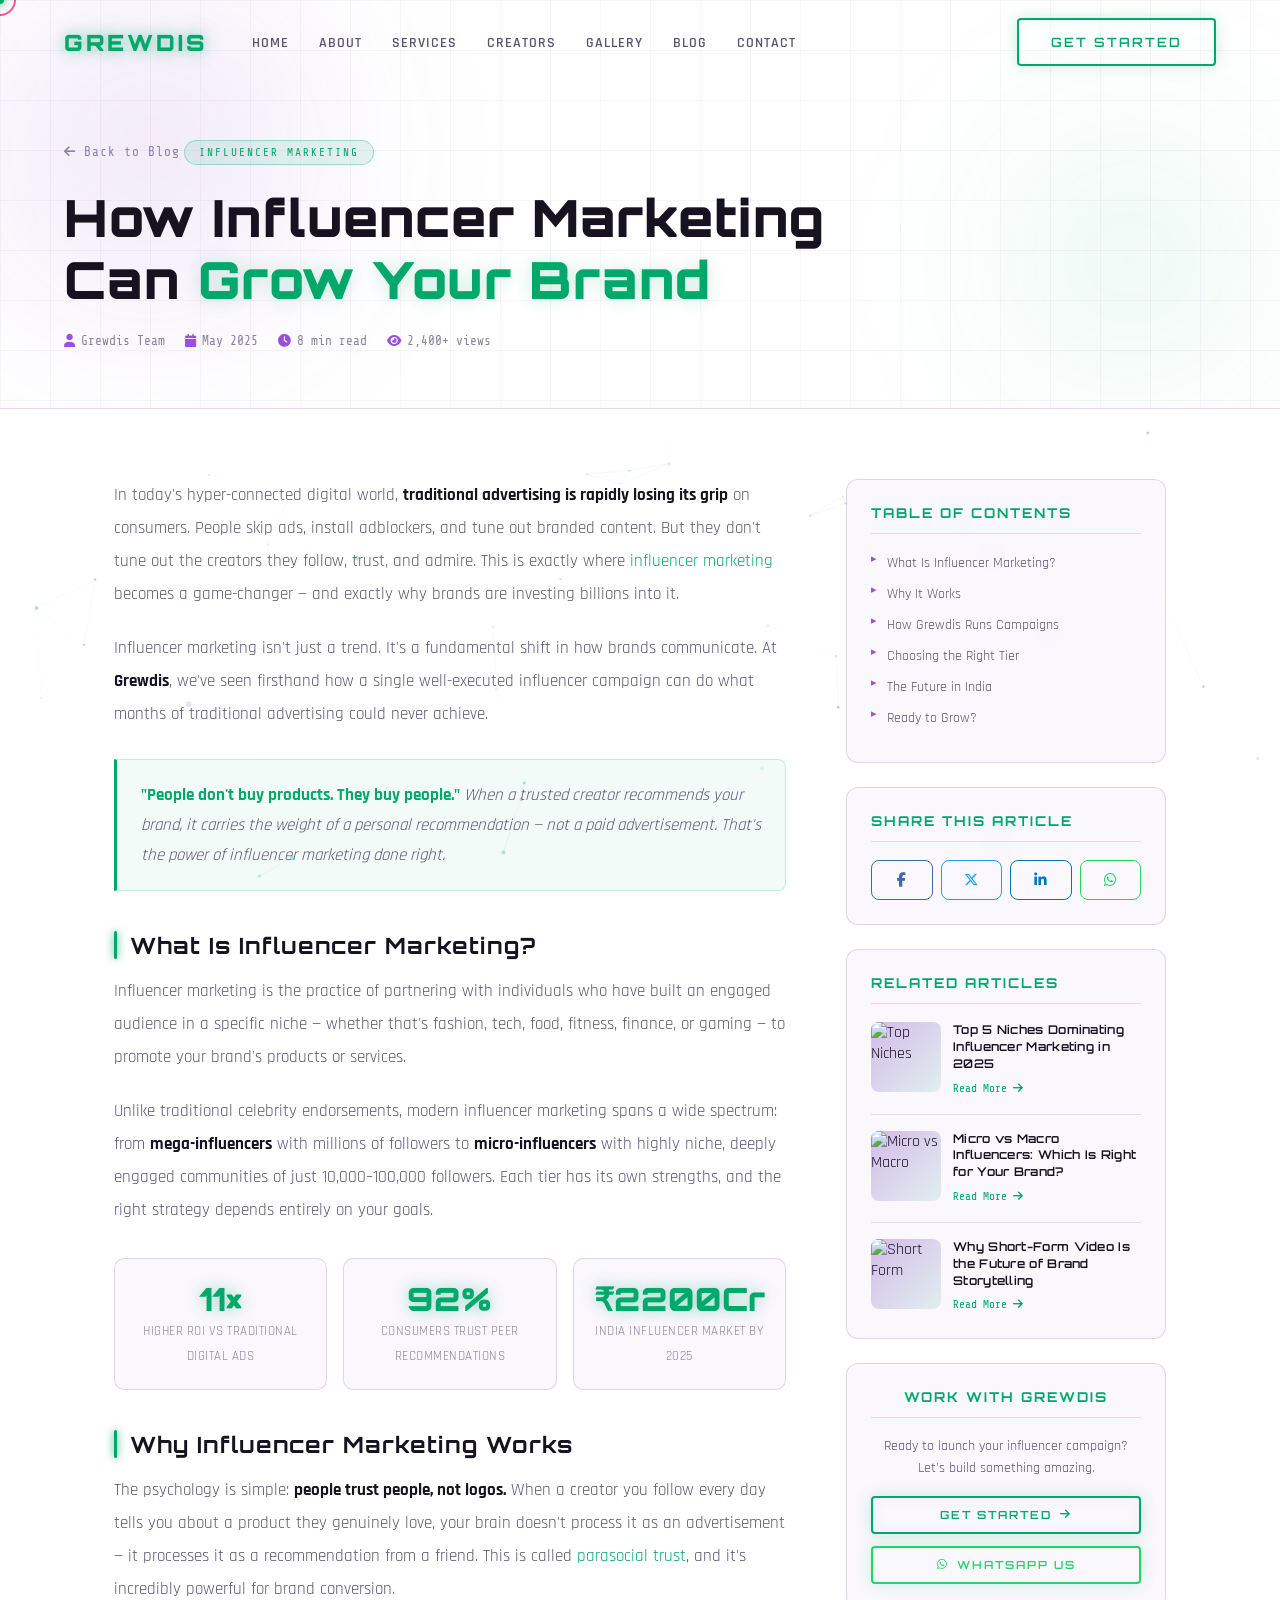
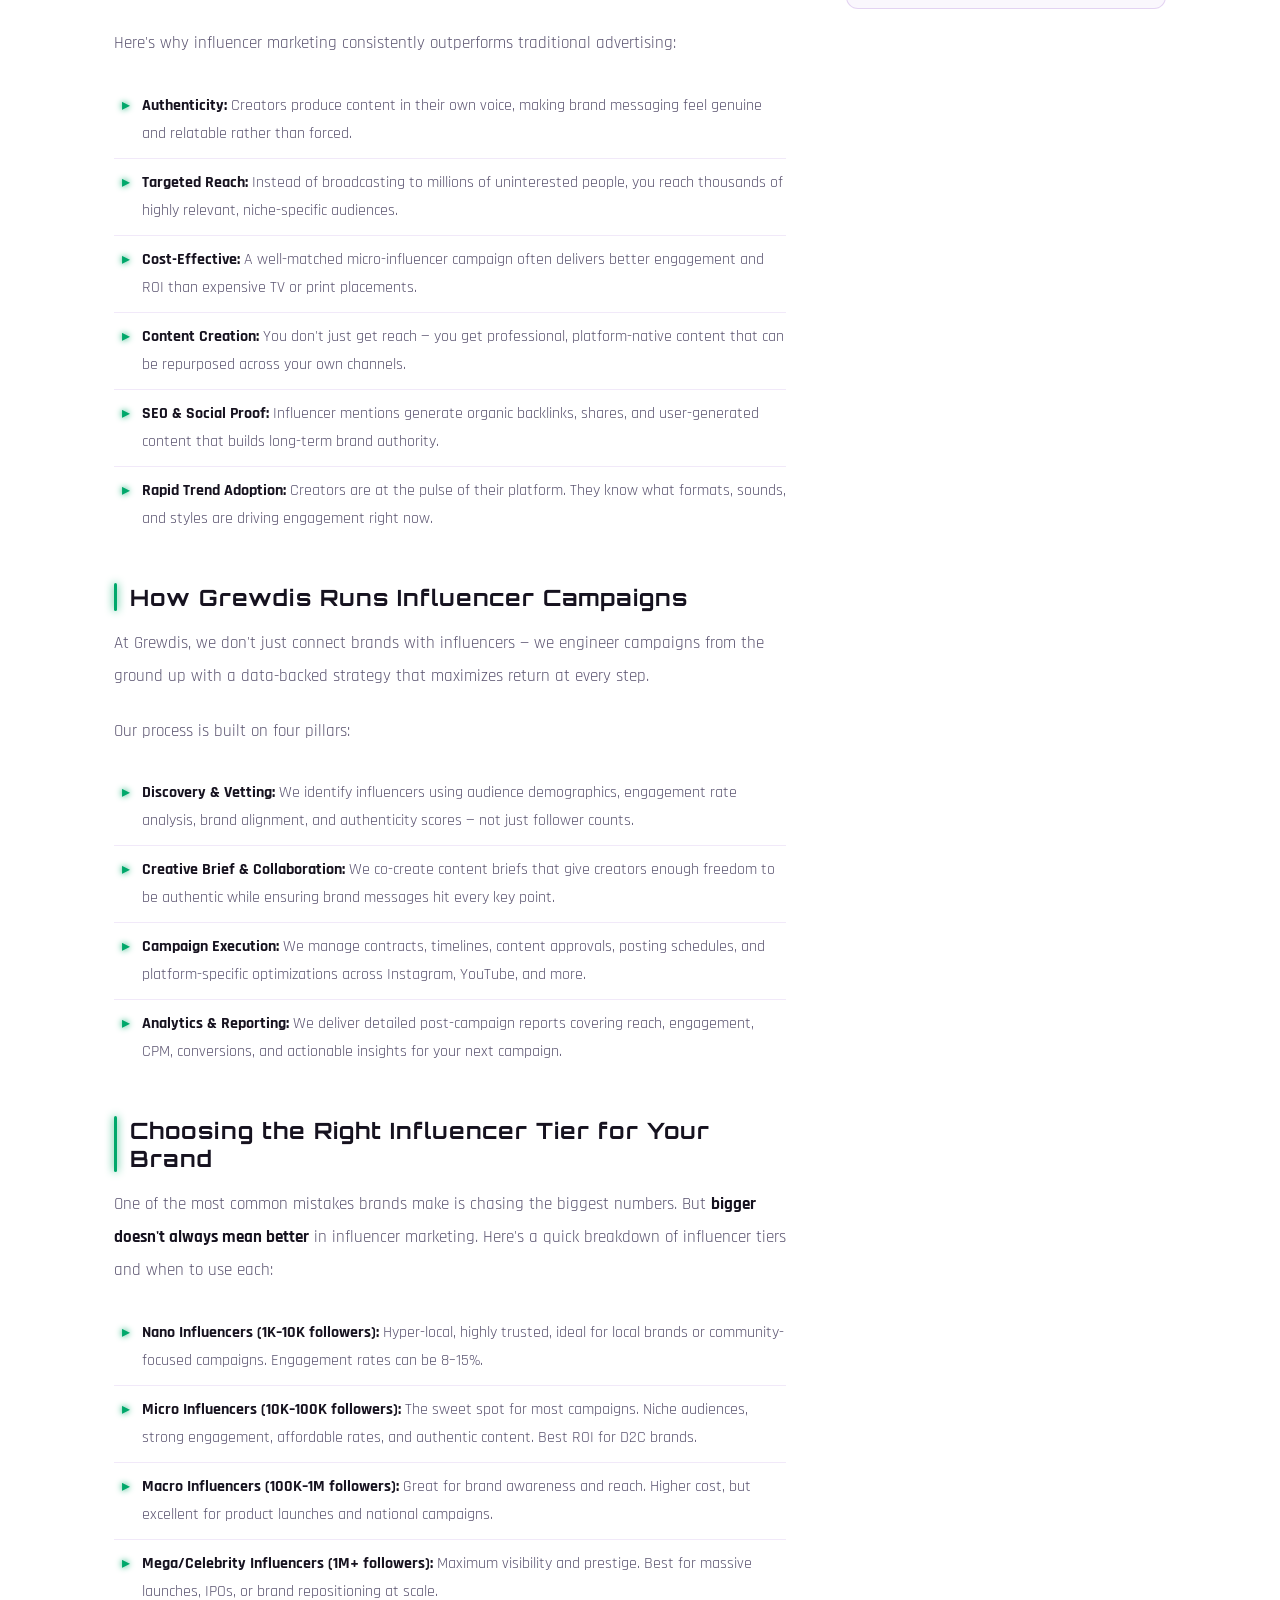
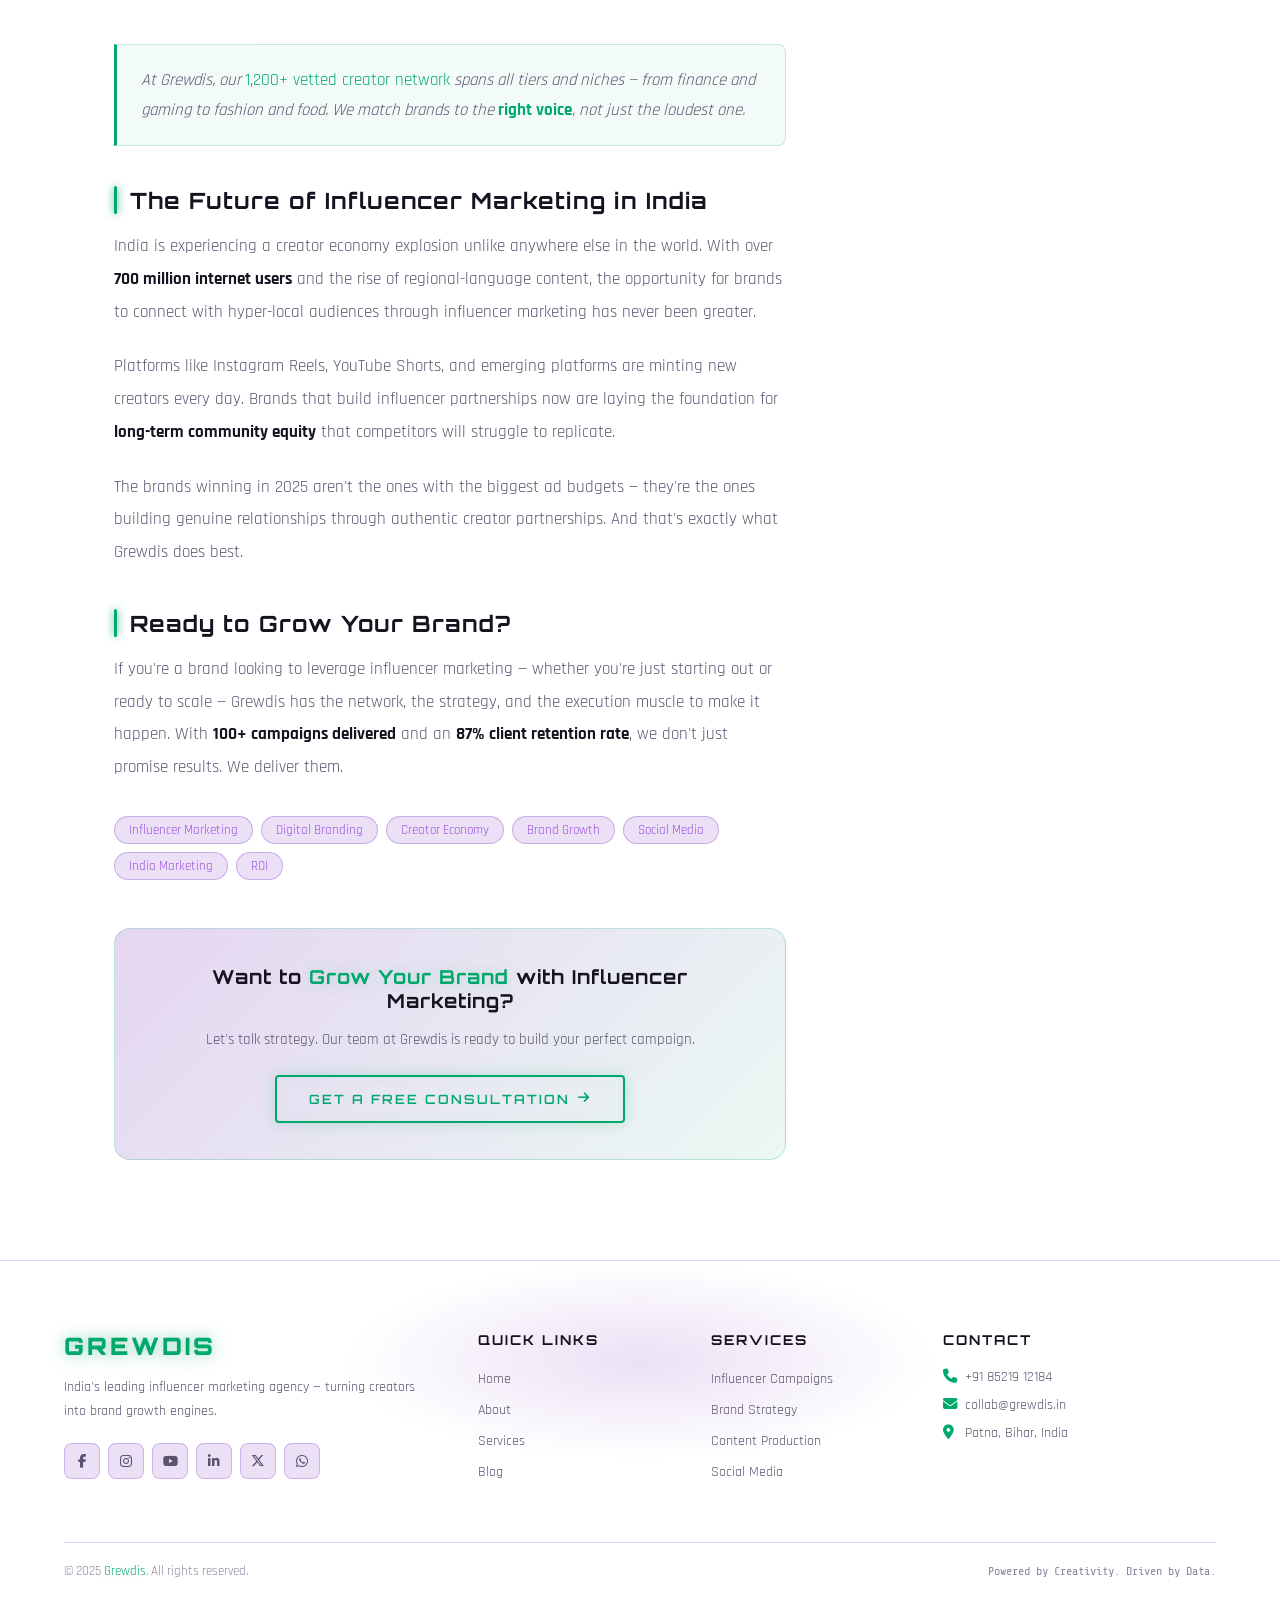
==== commit 95a9c5e0: "Add files via upload" ====
--- a/blog-post.html
+++ b/blog-post.html
@@ -39,8 +39,8 @@
     .back-link:hover { color: var(--neon-green); gap: 12px; }
     .blog-hero-cat {
       display: inline-block;
-      background: rgba(0,255,136,0.1);
-      border: 1px solid rgba(0,255,136,0.3);
+      background: rgba(0,168,107,0.1);
+      border: 1px solid rgba(0,168,107,0.3);
       color: var(--neon-green);
       font-family: var(--font-mono);
       font-size: 0.7rem;
@@ -130,8 +130,8 @@
       text-shadow: 0 0 6px var(--neon-green);
     }
     .post-highlight {
-      background: rgba(0,255,136,0.05);
-      border: 1px solid rgba(0,255,136,0.2);
+      background: rgba(0,168,107,0.05);
+      border: 1px solid rgba(0,168,107,0.2);
       border-left: 3px solid var(--neon-green);
       border-radius: 0 8px 8px 0;
       padding: 20px 24px;
@@ -160,7 +160,7 @@
       font-size: 2rem;
       font-weight: 900;
       color: var(--neon-green);
-      text-shadow: 0 0 15px rgba(0,255,136,0.4);
+      text-shadow: 0 0 15px rgba(0,168,107,0.4);
       display: block;
     }
     .post-stat-box p {
@@ -181,13 +181,13 @@
       transition: var(--transition);
     }
     .post-tag:hover {
-      background: rgba(0,255,136,0.1);
+      background: rgba(0,168,107,0.1);
       border-color: var(--neon-green);
       color: var(--neon-green);
     }
     .post-cta-box {
-      background: linear-gradient(135deg, rgba(123,47,190,0.2), rgba(0,255,136,0.08));
-      border: 1px solid rgba(0,255,136,0.2);
+      background: linear-gradient(135deg, rgba(123,47,190,0.2), rgba(0,168,107,0.08));
+      border: 1px solid rgba(0,168,107,0.2);
       border-radius: 16px;
       padding: 36px;
       text-align: center;
@@ -220,7 +220,7 @@
       text-transform: uppercase;
       margin-bottom: 18px;
       color: var(--neon-green);
-      border-bottom: 1px solid rgba(0,255,136,0.2);
+      border-bottom: 1px solid rgba(0,168,107,0.2);
       padding-bottom: 12px;
     }
     .toc-list { list-style: none; }
@@ -266,7 +266,7 @@
     .related-post:last-child { border-bottom: none; margin-bottom: 0; padding-bottom: 0; }
     .related-thumb {
       width: 70px; height: 70px;
-      background: linear-gradient(135deg, rgba(123,47,190,0.3), rgba(0,255,136,0.1));
+      background: linear-gradient(135deg, rgba(123,47,190,0.3), rgba(0,168,107,0.1));
       border-radius: 8px;
       flex-shrink: 0;
       overflow: hidden;
--- a/style.css
+++ b/style.css
@@ -5,20 +5,21 @@
 
 /* ---- CSS VARIABLES ---- */
 :root {
-  --purple-deep:   #0a0010;
-  --purple-dark:   #12001f;
-  --purple-mid:    #2a0050;
+  --purple-deep:   #FFFFFF;
+  --purple-dark:   #FFFFFF;
+  --purple-mid:    #F5F0FC;
   --purple-glow:   #7B2FBE;
   --purple-bright: #9D4EDD;
-  --neon-green:    #00FF88;
-  --neon-cyan:     #00F5FF;
+  --neon-green:    #00A86B;
+  --neon-cyan:     #00C2D6;
   --neon-pink:     #FF006E;
   --neon-yellow:   #FFE600;
-  --text-primary:  #FFFFFF;
-  --text-secondary:#C0B8D4;
-  --text-muted:    #7A6E8A;
-  --card-bg:       rgba(30, 0, 60, 0.6);
-  --card-border:   rgba(123, 47, 190, 0.3);
+  --ink:           #0a0010;
+  --text-primary:  #16121F;
+  --text-secondary:#5B5470;
+  --text-muted:    #8B849C;
+  --card-bg:       rgba(123, 47, 190, 0.035);
+  --card-border:   rgba(123, 47, 190, 0.18);
   --font-display:  'Orbitron', monospace;
   --font-body:     'Rajdhani', sans-serif;
   --font-mono:     'Share Tech Mono', monospace;
@@ -116,10 +117,7 @@
 /* ---- NEON TEXT ---- */
 .neon-text {
   color: var(--neon-green);
-  text-shadow:
-    0 0 7px var(--neon-green),
-    0 0 20px var(--neon-green),
-    0 0 45px rgba(0,255,136,0.5);
+  text-shadow: 0 0 18px rgba(0,168,107,0.22);
 }
 
 /* ---- BUTTONS ---- */
@@ -142,24 +140,24 @@
   overflow:hidden;
   transition: var(--transition);
   box-shadow:
-    0 0 15px rgba(0,255,136,0.2),
-    inset 0 0 15px rgba(0,255,136,0.05);
+    0 0 15px rgba(0,168,107,0.2),
+    inset 0 0 15px rgba(0,168,107,0.05);
 }
 .btn-neon::before {
   content:'';
   position:absolute;
   top:0; left:-100%;
   width:100%; height:100%;
-  background: linear-gradient(90deg, transparent, rgba(0,255,136,0.2), transparent);
+  background: linear-gradient(90deg, transparent, rgba(0,168,107,0.2), transparent);
   transition: left 0.5s ease;
 }
 .btn-neon:hover::before { left:100%; }
 .btn-neon:hover {
   background: var(--neon-green);
-  color: var(--purple-deep);
+  color: var(--ink);
   box-shadow:
-    0 0 30px rgba(0,255,136,0.6),
-    0 0 60px rgba(0,255,136,0.3);
+    0 0 20px rgba(0,168,107,0.35),
+    0 0 40px rgba(0,168,107,0.18);
   transform: translateY(-2px);
 }
 .btn-ghost {
@@ -193,8 +191,8 @@
 }
 .wa-btn:hover {
   background:#25D366;
-  color:var(--purple-deep);
-  box-shadow:0 0 30px rgba(37,211,102,0.5);
+  color:var(--ink);
+  box-shadow:0 0 20px rgba(37,211,102,0.3);
 }
 
 /* ---- NAVBAR ---- */
@@ -208,12 +206,12 @@
   background: transparent;
 }
 .navbar.scrolled {
-  background: rgba(10, 0, 16, 0.95);
+  background: rgba(255, 255, 255, 0.85);
   backdrop-filter: blur(20px);
   -webkit-backdrop-filter: blur(20px);
   padding:12px 0;
-  border-bottom: 1px solid rgba(123,47,190,0.3);
-  box-shadow: 0 4px 30px rgba(0,0,0,0.5);
+  border-bottom: 1px solid rgba(123,47,190,0.15);
+  box-shadow: 0 4px 30px rgba(123,47,190,0.08);
 }
 .nav-container {
   max-width:1200px;
@@ -229,13 +227,13 @@
   gap:10px;
   flex-shrink:0;
 }
-.nav-logo img { height:42px; width:auto; filter: drop-shadow(0 0 8px rgba(0,255,136,0.4)); }
+.nav-logo img { height:42px; width:auto; filter: drop-shadow(0 0 8px rgba(0,168,107,0.4)); }
 .logo-text {
   font-family: var(--font-display);
   font-size:1.4rem;
   font-weight:900;
   color: var(--neon-green);
-  text-shadow: 0 0 15px rgba(0,255,136,0.6);
+  text-shadow: 0 0 15px rgba(0,168,107,0.6);
   letter-spacing:3px;
 }
 .nav-links {
@@ -323,19 +321,19 @@
 }
 .glow-1 {
   width:500px; height:500px;
-  background: radial-gradient(circle, rgba(123,47,190,0.35) 0%, transparent 70%);
+  background: radial-gradient(circle, rgba(123,47,190,0.14) 0%, transparent 70%);
   top:-100px; left:-100px;
   animation: floatGlow 8s ease-in-out infinite;
 }
 .glow-2 {
   width:400px; height:400px;
-  background: radial-gradient(circle, rgba(0,255,136,0.2) 0%, transparent 70%);
+  background: radial-gradient(circle, rgba(0,168,107,0.1) 0%, transparent 70%);
   bottom:-50px; right:-50px;
   animation: floatGlow 10s ease-in-out infinite reverse;
 }
 .glow-3 {
   width:300px; height:300px;
-  background: radial-gradient(circle, rgba(0,245,255,0.15) 0%, transparent 70%);
+  background: radial-gradient(circle, rgba(0,194,214,0.08) 0%, transparent 70%);
   top:50%; right:30%;
   animation: floatGlow 12s ease-in-out infinite 2s;
 }
@@ -366,8 +364,8 @@
   display:inline-flex;
   align-items:center;
   gap:10px;
-  background: rgba(0,255,136,0.08);
-  border:1px solid rgba(0,255,136,0.25);
+  background: rgba(0,168,107,0.08);
+  border:1px solid rgba(0,168,107,0.25);
   border-radius:50px;
   padding:8px 20px;
   font-family: var(--font-mono);
@@ -385,8 +383,8 @@
   animation: pulse 2s infinite;
 }
 @keyframes pulse {
-  0%,100% { box-shadow:0 0 0 0 rgba(0,255,136,0.7); }
-  50% { box-shadow:0 0 0 8px rgba(0,255,136,0); }
+  0%,100% { box-shadow:0 0 0 0 rgba(0,168,107,0.7); }
+  50% { box-shadow:0 0 0 8px rgba(0,168,107,0); }
 }
 .hero-title {
   font-family: var(--font-display);
@@ -424,8 +422,8 @@
   display:flex;
   align-items:center;
   gap:0;
-  background: rgba(30,0,60,0.5);
-  border:1px solid rgba(123,47,190,0.3);
+  background: rgba(123,47,190,0.05);
+  border:1px solid rgba(123,47,190,0.2);
   border-radius:8px;
   padding:20px 30px;
   backdrop-filter:blur(10px);
@@ -445,7 +443,7 @@
   font-size:2rem;
   font-weight:900;
   color: var(--neon-green);
-  text-shadow: 0 0 20px rgba(0,255,136,0.5);
+  text-shadow: 0 0 20px rgba(0,168,107,0.5);
 }
 .h-stat span:nth-child(2) {
   font-family: var(--font-display);
@@ -489,10 +487,10 @@
 }
 .ring-2 {
   width:78%; height:78%;
-  border-color: rgba(0,255,136,0.3);
+  border-color: rgba(0,168,107,0.3);
   animation-duration:15s;
   animation-direction:reverse;
-  box-shadow: 0 0 20px rgba(0,255,136,0.1);
+  box-shadow: 0 0 20px rgba(0,168,107,0.1);
 }
 .ring-3 {
   width:55%; height:55%;
@@ -506,16 +504,16 @@
 }
 .hero-center-orb {
   width:160px; height:160px;
-  background: radial-gradient(circle, rgba(123,47,190,0.8) 0%, rgba(10,0,16,0.9) 70%);
+  background: radial-gradient(circle, rgba(123,47,190,0.85) 0%, rgba(255,255,255,0.95) 70%);
   border-radius:50%;
   display:flex;
   align-items:center;
   justify-content:center;
   border:2px solid var(--neon-green);
   box-shadow:
-    0 0 40px rgba(0,255,136,0.4),
+    0 0 40px rgba(0,168,107,0.4),
     0 0 80px rgba(123,47,190,0.3),
-    inset 0 0 40px rgba(0,255,136,0.1);
+    inset 0 0 40px rgba(0,168,107,0.1);
   z-index:2;
   animation: orbPulse 4s ease-in-out infinite;
 }
@@ -528,8 +526,8 @@
   text-shadow: 0 0 30px var(--neon-green);
 }
 @keyframes orbPulse {
-  0%,100% { box-shadow:0 0 40px rgba(0,255,136,0.4),0 0 80px rgba(123,47,190,0.3); }
-  50% { box-shadow:0 0 60px rgba(0,255,136,0.6),0 0 120px rgba(123,47,190,0.5); }
+  0%,100% { box-shadow:0 0 40px rgba(0,168,107,0.4),0 0 80px rgba(123,47,190,0.3); }
+  50% { box-shadow:0 0 60px rgba(0,168,107,0.6),0 0 120px rgba(123,47,190,0.5); }
 }
 
 /* ---- ABOUT ---- */
@@ -565,7 +563,7 @@
   transition: var(--transition);
 }
 .tag:hover {
-  background: rgba(0,255,136,0.1);
+  background: rgba(0,168,107,0.1);
   border-color: var(--neon-green);
   color: var(--neon-green);
   transform:translateY(-2px);
@@ -596,8 +594,8 @@
 .ac-2::before, .ac-4::before { background: linear-gradient(90deg, var(--purple-bright), transparent); }
 .about-card:hover {
   transform:translateY(-6px);
-  border-color: rgba(0,255,136,0.3);
-  box-shadow: 0 10px 40px rgba(0,255,136,0.1);
+  border-color: rgba(0,168,107,0.3);
+  box-shadow: 0 10px 40px rgba(0,168,107,0.1);
 }
 .about-card i {
   font-size:1.5rem;
@@ -648,22 +646,22 @@
   content:'';
   position:absolute;
   inset:0;
-  background: linear-gradient(135deg, rgba(0,255,136,0.04) 0%, transparent 60%);
+  background: linear-gradient(135deg, rgba(0,168,107,0.04) 0%, transparent 60%);
   opacity:0;
   transition: var(--transition);
 }
 .service-card:hover::after { opacity:1; }
 .service-card:hover {
   transform:translateY(-8px) scale(1.01);
-  border-color: rgba(0,255,136,0.4);
+  border-color: rgba(0,168,107,0.4);
   box-shadow:
     0 20px 50px rgba(0,0,0,0.4),
-    0 0 30px rgba(0,255,136,0.1);
+    0 0 30px rgba(0,168,107,0.1);
 }
 .service-icon {
   width:60px; height:60px;
-  background: linear-gradient(135deg, rgba(123,47,190,0.3) 0%, rgba(0,255,136,0.1) 100%);
-  border:1px solid rgba(0,255,136,0.2);
+  background: linear-gradient(135deg, rgba(123,47,190,0.3) 0%, rgba(0,168,107,0.1) 100%);
+  border:1px solid rgba(0,168,107,0.2);
   border-radius:12px;
   display:flex;
   align-items:center;
@@ -675,8 +673,8 @@
   text-shadow: 0 0 10px var(--neon-green);
 }
 .service-card:hover .service-icon {
-  background: rgba(0,255,136,0.15);
-  box-shadow: 0 0 20px rgba(0,255,136,0.3);
+  background: rgba(0,168,107,0.15);
+  box-shadow: 0 0 20px rgba(0,168,107,0.3);
   transform:scale(1.1) rotate(5deg);
 }
 .service-card h3 {
@@ -691,8 +689,8 @@
 .service-tag {
   position:absolute;
   top:16px; right:16px;
-  background: rgba(0,255,136,0.1);
-  border:1px solid rgba(0,255,136,0.3);
+  background: rgba(0,168,107,0.1);
+  border:1px solid rgba(0,168,107,0.3);
   color: var(--neon-green);
   font-size:0.65rem;
   font-family: var(--font-mono);
@@ -741,8 +739,8 @@
 .stat-card:hover::before { transform:scaleX(1); }
 .stat-card:hover {
   transform:translateY(-8px);
-  border-color:rgba(0,255,136,0.3);
-  box-shadow:0 20px 50px rgba(0,255,136,0.08);
+  border-color:rgba(0,168,107,0.3);
+  box-shadow:0 20px 50px rgba(0,168,107,0.08);
 }
 .stat-icon {
   font-size:2rem;
@@ -755,7 +753,7 @@
   font-size:2.8rem;
   font-weight:900;
   color: var(--neon-green);
-  text-shadow: 0 0 20px rgba(0,255,136,0.5);
+  text-shadow: 0 0 20px rgba(0,168,107,0.5);
   line-height:1;
   margin-bottom:8px;
 }
@@ -777,7 +775,7 @@
   height:100%;
   background: linear-gradient(90deg, var(--purple-glow), var(--neon-green));
   border-radius:2px;
-  box-shadow:0 0 8px rgba(0,255,136,0.5);
+  box-shadow:0 0 8px rgba(0,168,107,0.5);
   width:0;
   transition: width 1.5s ease 0.5s;
 }
@@ -814,8 +812,8 @@
 .creator-card:hover::before { opacity:1; }
 .creator-card:hover {
   transform:translateY(-10px);
-  border-color:rgba(0,255,136,0.35);
-  box-shadow:0 20px 50px rgba(0,255,136,0.12);
+  border-color:rgba(0,168,107,0.35);
+  box-shadow:0 20px 50px rgba(0,168,107,0.12);
 }
 .creator-img-wrap {
   position:relative;
@@ -831,7 +829,7 @@
 }
 .creator-card:hover .creator-img-wrap img {
   border-color: var(--neon-green);
-  box-shadow:0 0 20px rgba(0,255,136,0.4);
+  box-shadow:0 0 20px rgba(0,168,107,0.4);
 }
 .creator-glow {
   position:absolute;
@@ -876,7 +874,7 @@
   transition: var(--transition);
 }
 .creator-socials a:hover {
-  background: rgba(0,255,136,0.15);
+  background: rgba(0,168,107,0.15);
   border-color: var(--neon-green);
   color: var(--neon-green);
   transform:scale(1.2);
@@ -906,7 +904,7 @@
   transition: transform 0.6s ease;
 }
 .gallery-item.no-img {
-  background: linear-gradient(135deg, rgba(123,47,190,0.2) 0%, rgba(0,255,136,0.05) 100%);
+  background: linear-gradient(135deg, rgba(123,47,190,0.2) 0%, rgba(0,168,107,0.05) 100%);
   display:flex;
   align-items:center;
   justify-content:center;
@@ -937,8 +935,8 @@
 .gallery-item:hover .gallery-overlay { opacity:1; }
 .gallery-item:hover img { transform:scale(1.08); }
 .gallery-item:hover {
-  border-color:rgba(0,255,136,0.3);
-  box-shadow:0 0 30px rgba(0,255,136,0.1);
+  border-color:rgba(0,168,107,0.3);
+  box-shadow:0 0 30px rgba(0,168,107,0.1);
 }
 
 /* ---- BLOG ---- */
@@ -958,14 +956,14 @@
 }
 .blog-card:hover {
   transform:translateY(-6px);
-  border-color:rgba(0,255,136,0.3);
+  border-color:rgba(0,168,107,0.3);
   box-shadow:0 20px 50px rgba(0,0,0,0.3);
 }
 .blog-img {
   position:relative;
   height:220px;
   overflow:hidden;
-  background: linear-gradient(135deg, rgba(123,47,190,0.3) 0%, rgba(0,255,136,0.1) 100%);
+  background: linear-gradient(135deg, rgba(123,47,190,0.3) 0%, rgba(0,168,107,0.1) 100%);
 }
 .blog-main .blog-img { height:280px; }
 .blog-img img { width:100%; height:100%; object-fit:cover; transition:transform 0.6s ease; }
@@ -982,7 +980,7 @@
   position:absolute;
   top:12px; left:12px;
   background: var(--neon-green);
-  color: var(--purple-deep);
+  color: var(--ink);
   font-family: var(--font-mono);
   font-size:0.65rem;
   font-weight:700;
@@ -1137,8 +1135,8 @@
 .form-group textarea:focus,
 .form-group select:focus {
   border-color: var(--neon-green);
-  background: rgba(0,255,136,0.04);
-  box-shadow:0 0 15px rgba(0,255,136,0.1);
+  background: rgba(0,168,107,0.04);
+  box-shadow:0 0 15px rgba(0,168,107,0.1);
 }
 .form-group input::placeholder,
 .form-group textarea::placeholder { color:var(--text-muted); }
@@ -1148,8 +1146,8 @@
   text-align:center;
   margin-top:16px;
   padding:12px;
-  background: rgba(0,255,136,0.1);
-  border:1px solid rgba(0,255,136,0.3);
+  background: rgba(0,168,107,0.1);
+  border:1px solid rgba(0,168,107,0.3);
   border-radius:8px;
   color: var(--neon-green);
   font-family: var(--font-mono);
@@ -1185,7 +1183,7 @@
   font-size:1.5rem;
   font-weight:900;
   color: var(--neon-green);
-  text-shadow:0 0 15px rgba(0,255,136,0.5);
+  text-shadow:0 0 15px rgba(0,168,107,0.5);
   letter-spacing:3px;
   margin-bottom:14px;
 }
@@ -1204,11 +1202,11 @@
   transition: var(--transition);
 }
 .footer-socials a:hover {
-  background:rgba(0,255,136,0.1);
+  background:rgba(0,168,107,0.1);
   border-color:var(--neon-green);
   color:var(--neon-green);
   transform:translateY(-3px);
-  box-shadow:0 5px 15px rgba(0,255,136,0.2);
+  box-shadow:0 5px 15px rgba(0,168,107,0.2);
 }
 .footer-links h4, .footer-contact h4 {
   font-family: var(--font-display);
@@ -1270,15 +1268,15 @@
   opacity:0;
   transform:translateY(20px);
   transition: var(--transition);
-  box-shadow:0 0 15px rgba(0,255,136,0.2);
+  box-shadow:0 0 15px rgba(0,168,107,0.2);
 }
 .scroll-top.visible {
   opacity:1;
   transform:translateY(0);
 }
 .scroll-top:hover {
-  background: rgba(0,255,136,0.15);
-  box-shadow:0 0 25px rgba(0,255,136,0.4);
+  background: rgba(0,168,107,0.15);
+  box-shadow:0 0 25px rgba(0,168,107,0.4);
   transform:translateY(-4px);
 }
 
@@ -1383,7 +1381,7 @@
     position:fixed;
     top:0; left:0;
     width:100%; height:100vh;
-    background:rgba(10,0,16,0.98);
+    background:rgba(255,255,255,0.98);
     backdrop-filter:blur(20px);
     align-items:center;
     justify-content:center;
@@ -1430,7 +1428,7 @@
 }
 
 .logo-text-static{
-  color:#fff;
+  color: var(--text-primary);
   font-size:1.4rem;
   font-weight:700;
   letter-spacing:1px;
@@ -1461,3 +1459,81 @@
   border-radius: 0;
   border: none;
 }
+
+/* ============================================
+   BRANDS WHO TRUST US — LOGO MARQUEE
+   ============================================ */
+.brands-section {
+  background: #FFFFFF;
+  padding: 90px 0 100px;
+  position: relative;
+  overflow: hidden;
+}
+.brands-heading {
+  margin-bottom: 56px;
+}
+.brands-title {
+  font-family: var(--font-display);
+  font-size: clamp(1.6rem, 3.6vw, 2.4rem);
+  font-weight: 700;
+  letter-spacing: 1px;
+  margin-bottom: 14px;
+}
+.brands-sub {
+  font-size: 1.05rem;
+  color: var(--text-secondary);
+  max-width: 560px;
+  margin: 0 auto;
+  line-height: 1.7;
+}
+.marquee-wrap {
+  position: relative;
+  width: 100%;
+  overflow: hidden;
+  -webkit-mask-image: linear-gradient(90deg, transparent 0%, #000 8%, #000 92%, transparent 100%);
+  mask-image: linear-gradient(90deg, transparent 0%, #000 8%, #000 92%, transparent 100%);
+}
+.marquee-track {
+  display: flex;
+  align-items: center;
+  width: max-content;
+  gap: 56px;
+  animation: marqueeScroll 24s linear infinite;
+}
+.marquee-wrap:hover .marquee-track {
+  animation-play-state: paused;
+}
+.marquee-logo {
+  flex-shrink: 0;
+  height: 56px;
+  width: auto;
+  display: flex;
+  align-items: center;
+  justify-content: center;
+}
+.marquee-logo img {
+  height: 100%;
+  width: auto;
+  max-width: 160px;
+  object-fit: contain;
+  filter: grayscale(100%) opacity(0.65);
+  transition: transform 0.35s ease, filter 0.35s ease;
+}
+.marquee-logo img:hover {
+  transform: scale(1.08);
+  filter: grayscale(0%) opacity(1);
+}
+@keyframes marqueeScroll {
+  from { transform: translateX(0); }
+  to   { transform: translateX(-50%); }
+}
+@media (max-width: 768px) {
+  .brands-section { padding: 60px 0 70px; }
+  .brands-heading { margin-bottom: 40px; }
+  .marquee-track { gap: 36px; animation-duration: 18s; }
+  .marquee-logo { height: 42px; }
+  .marquee-logo img { max-width: 110px; }
+}
+@media (prefers-reduced-motion: reduce) {
+  .marquee-track { animation: none; }
+}
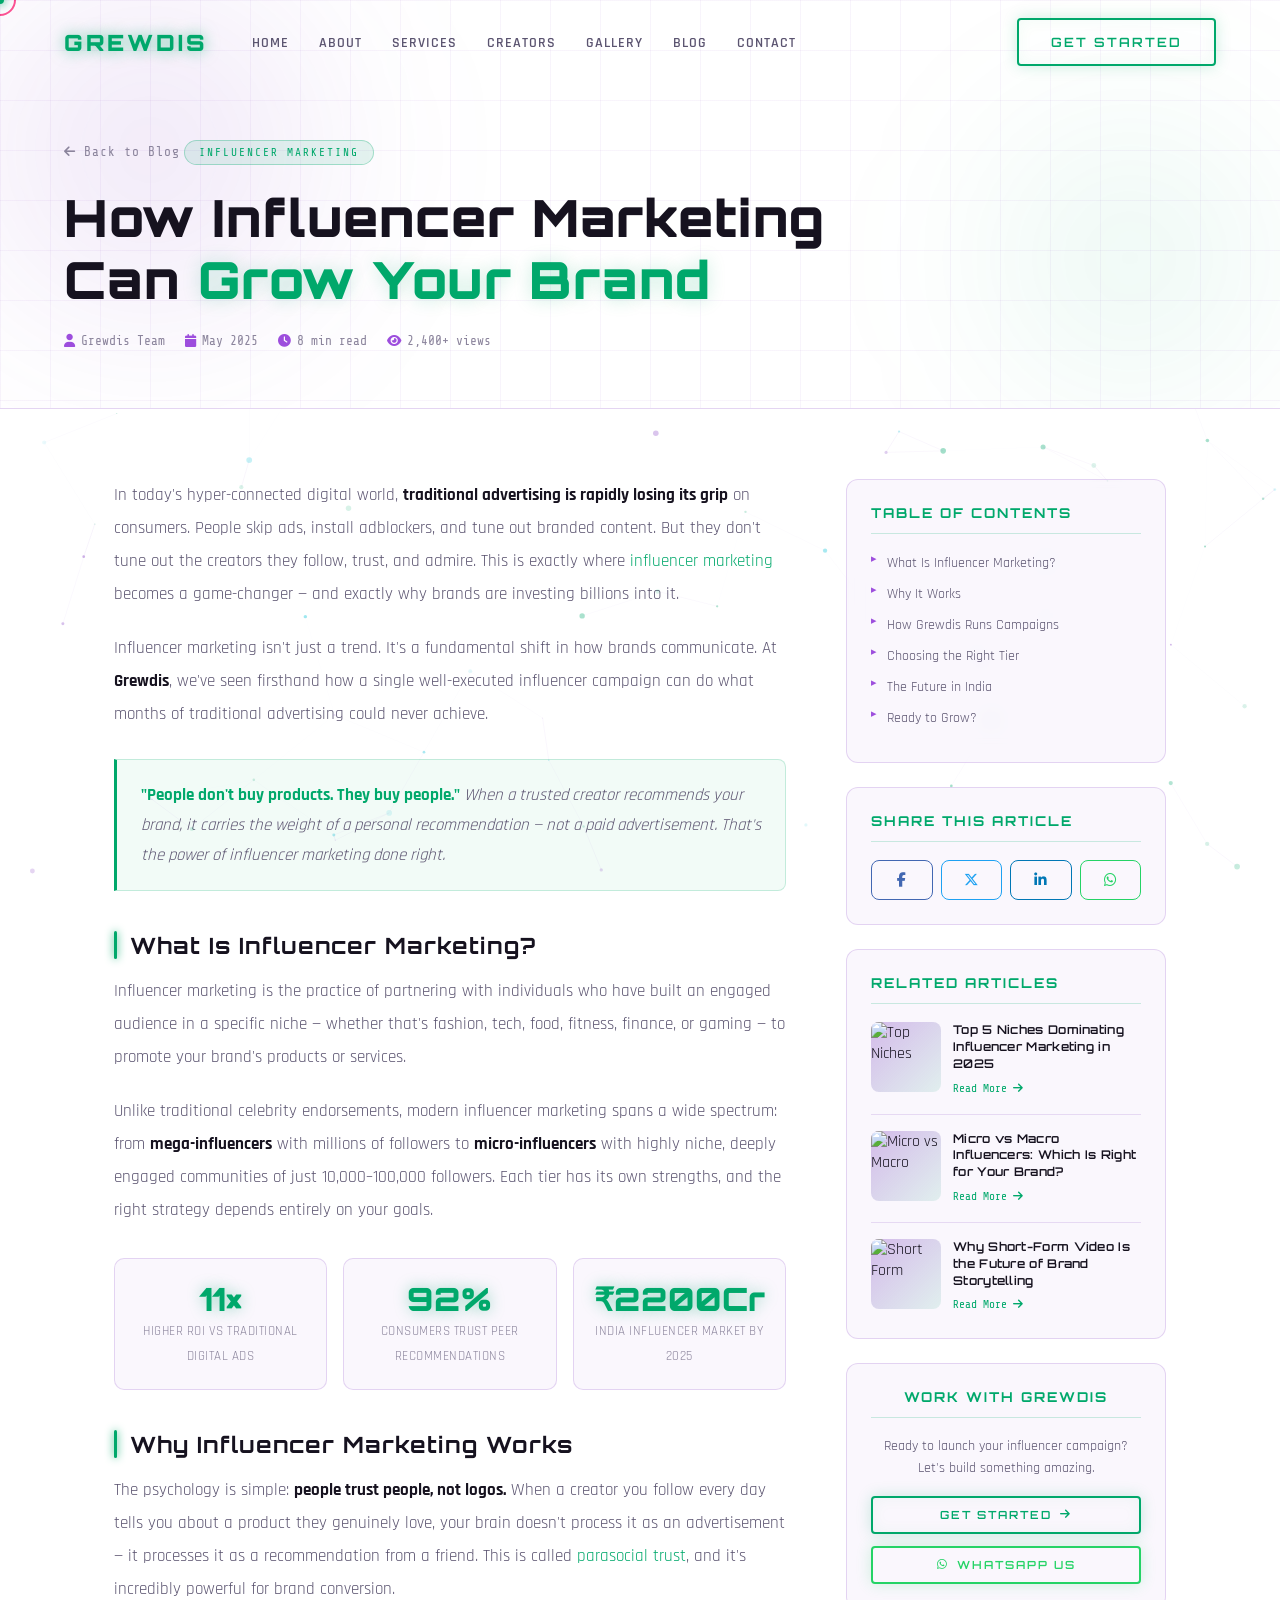
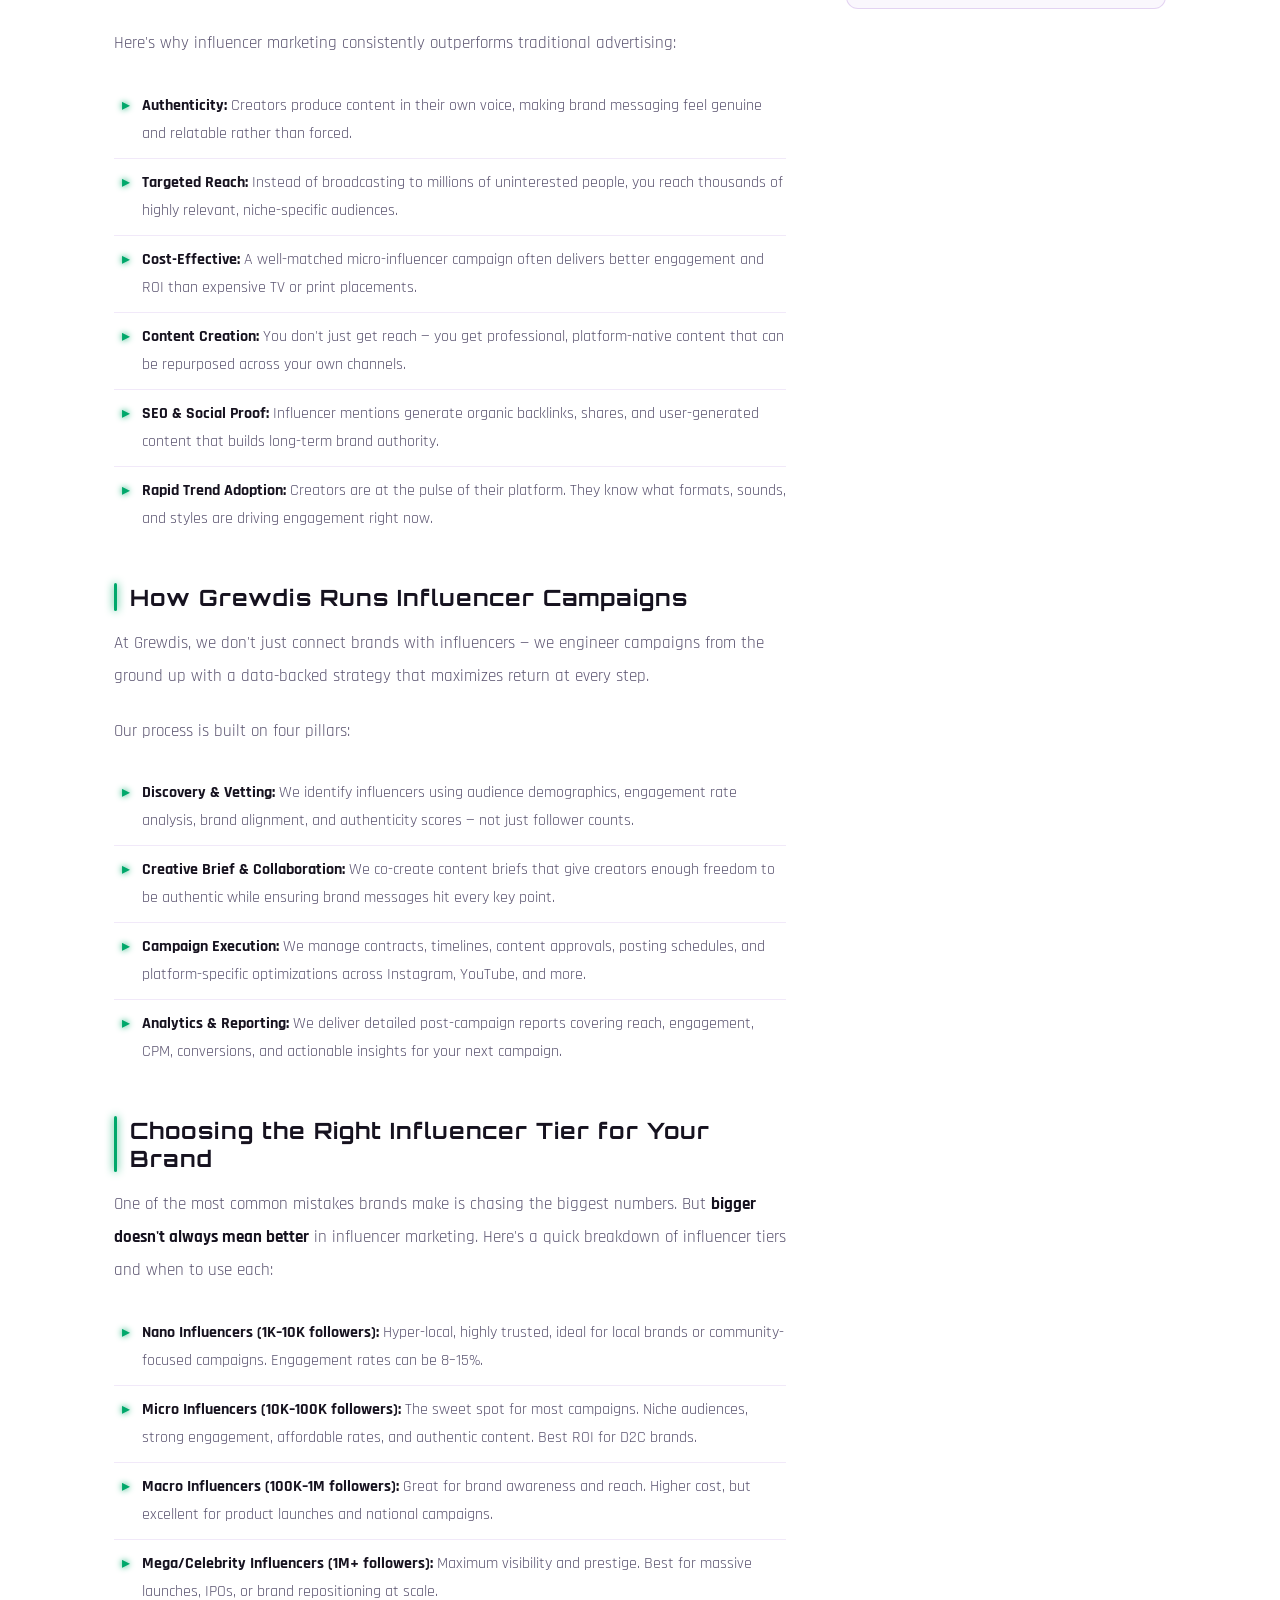
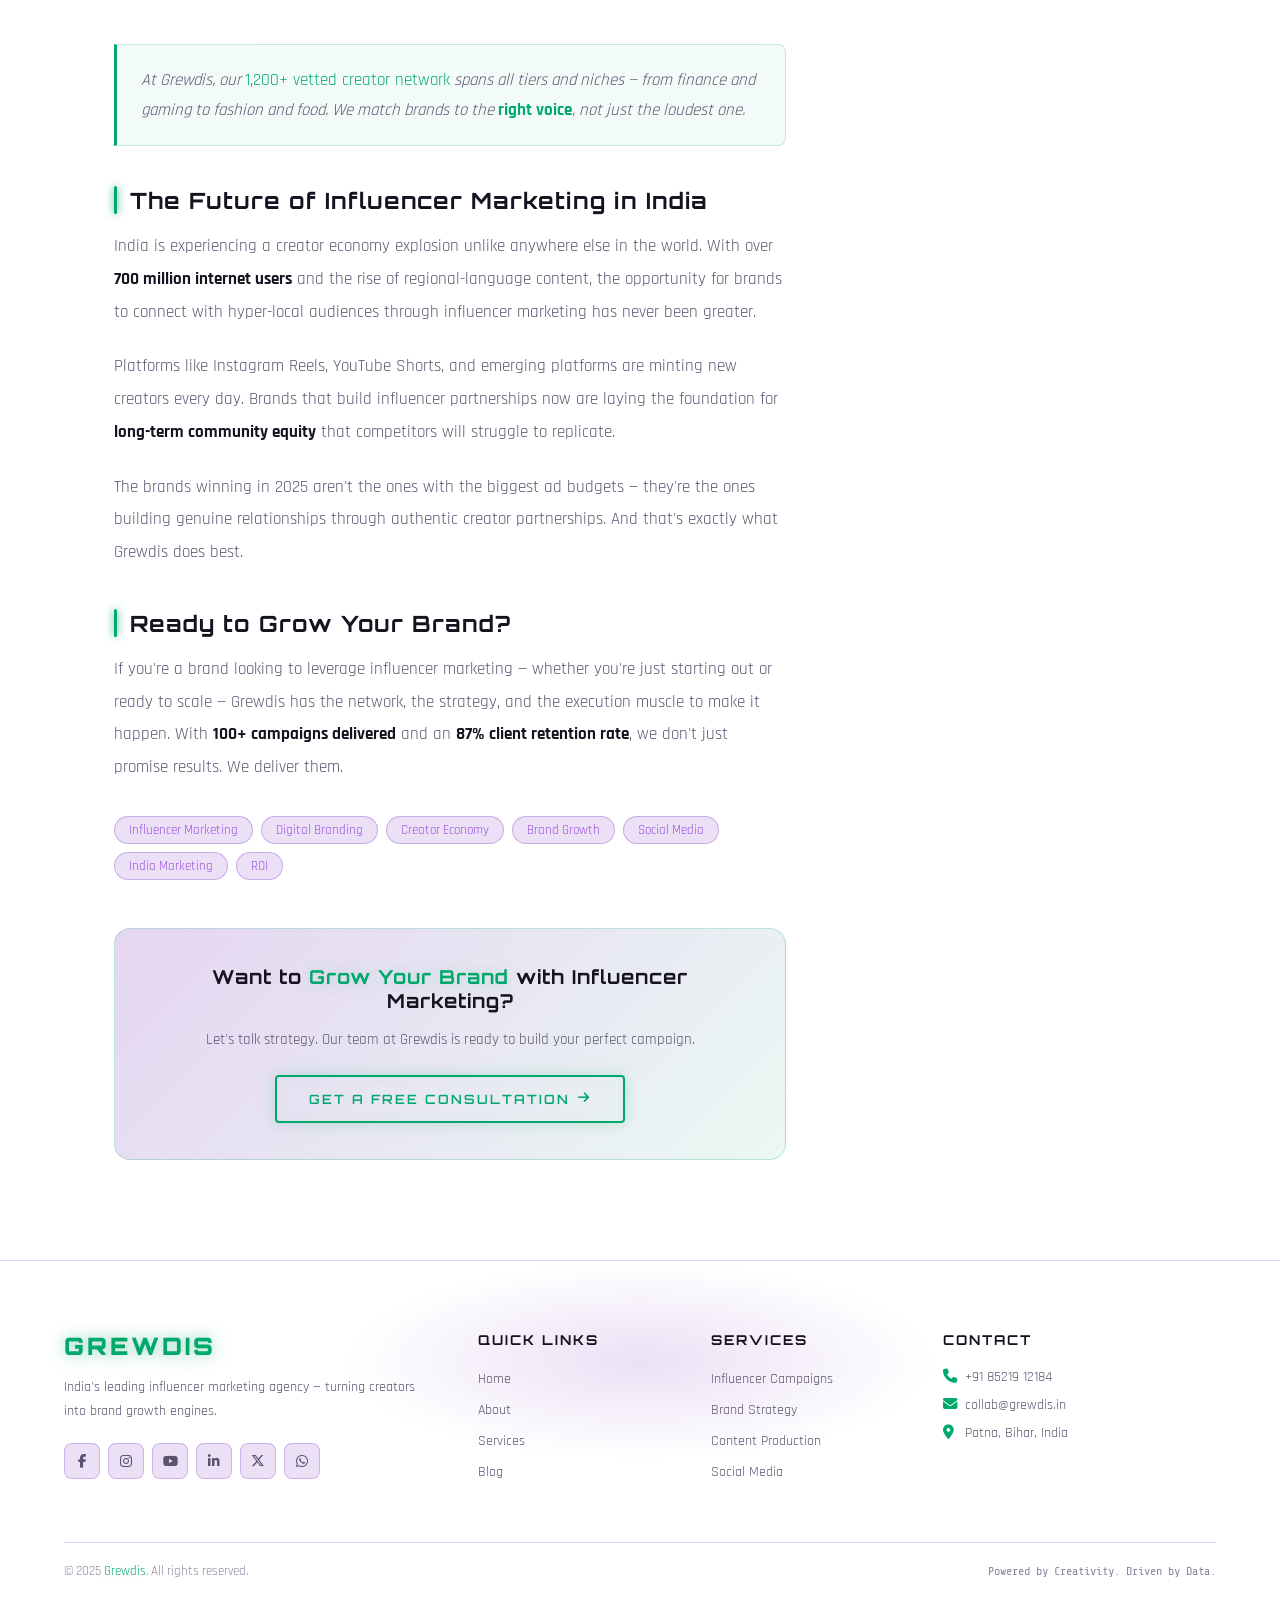
==== commit 28d89c5b: "blog-post.html" ====
--- a/blog-post.html
+++ b/blog-post.html
@@ -1,6 +1,14 @@
 <!DOCTYPE html>
 <html lang="en">
-<head>
+<head> <!-- Google tag (gtag.js) -->
+<script async src="https://www.googletagmanager.com/gtag/js?id=G-N8N33TWL2V"></script>
+<script>
+  window.dataLayer = window.dataLayer || [];
+  function gtag(){dataLayer.push(arguments);}
+  gtag('js', new Date());
+
+  gtag('config', 'G-N8N33TWL2V');
+</script>
   <meta charset="UTF-8" />
   <meta name="viewport" content="width=device-width, initial-scale=1.0"/>
   <title>How Influencer Marketing Can Grow Your Brand | Grewdis Blog</title>
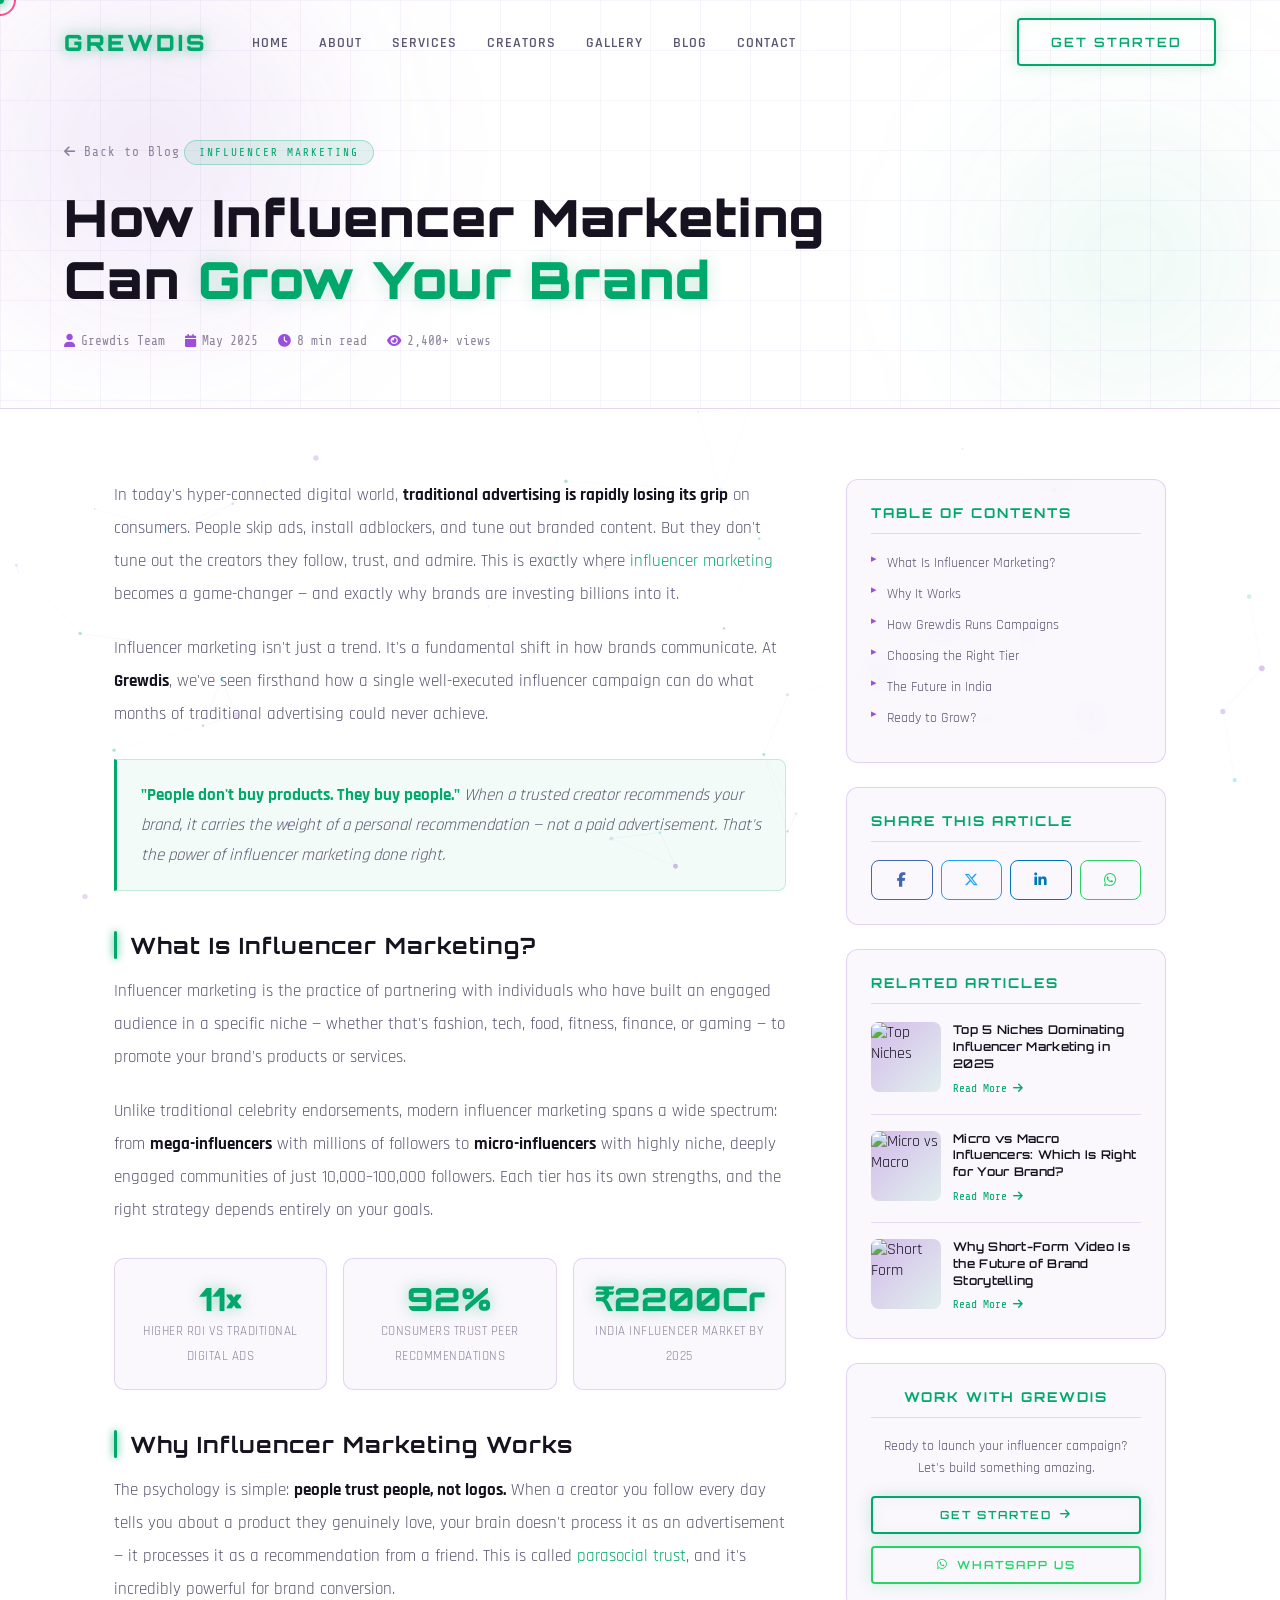
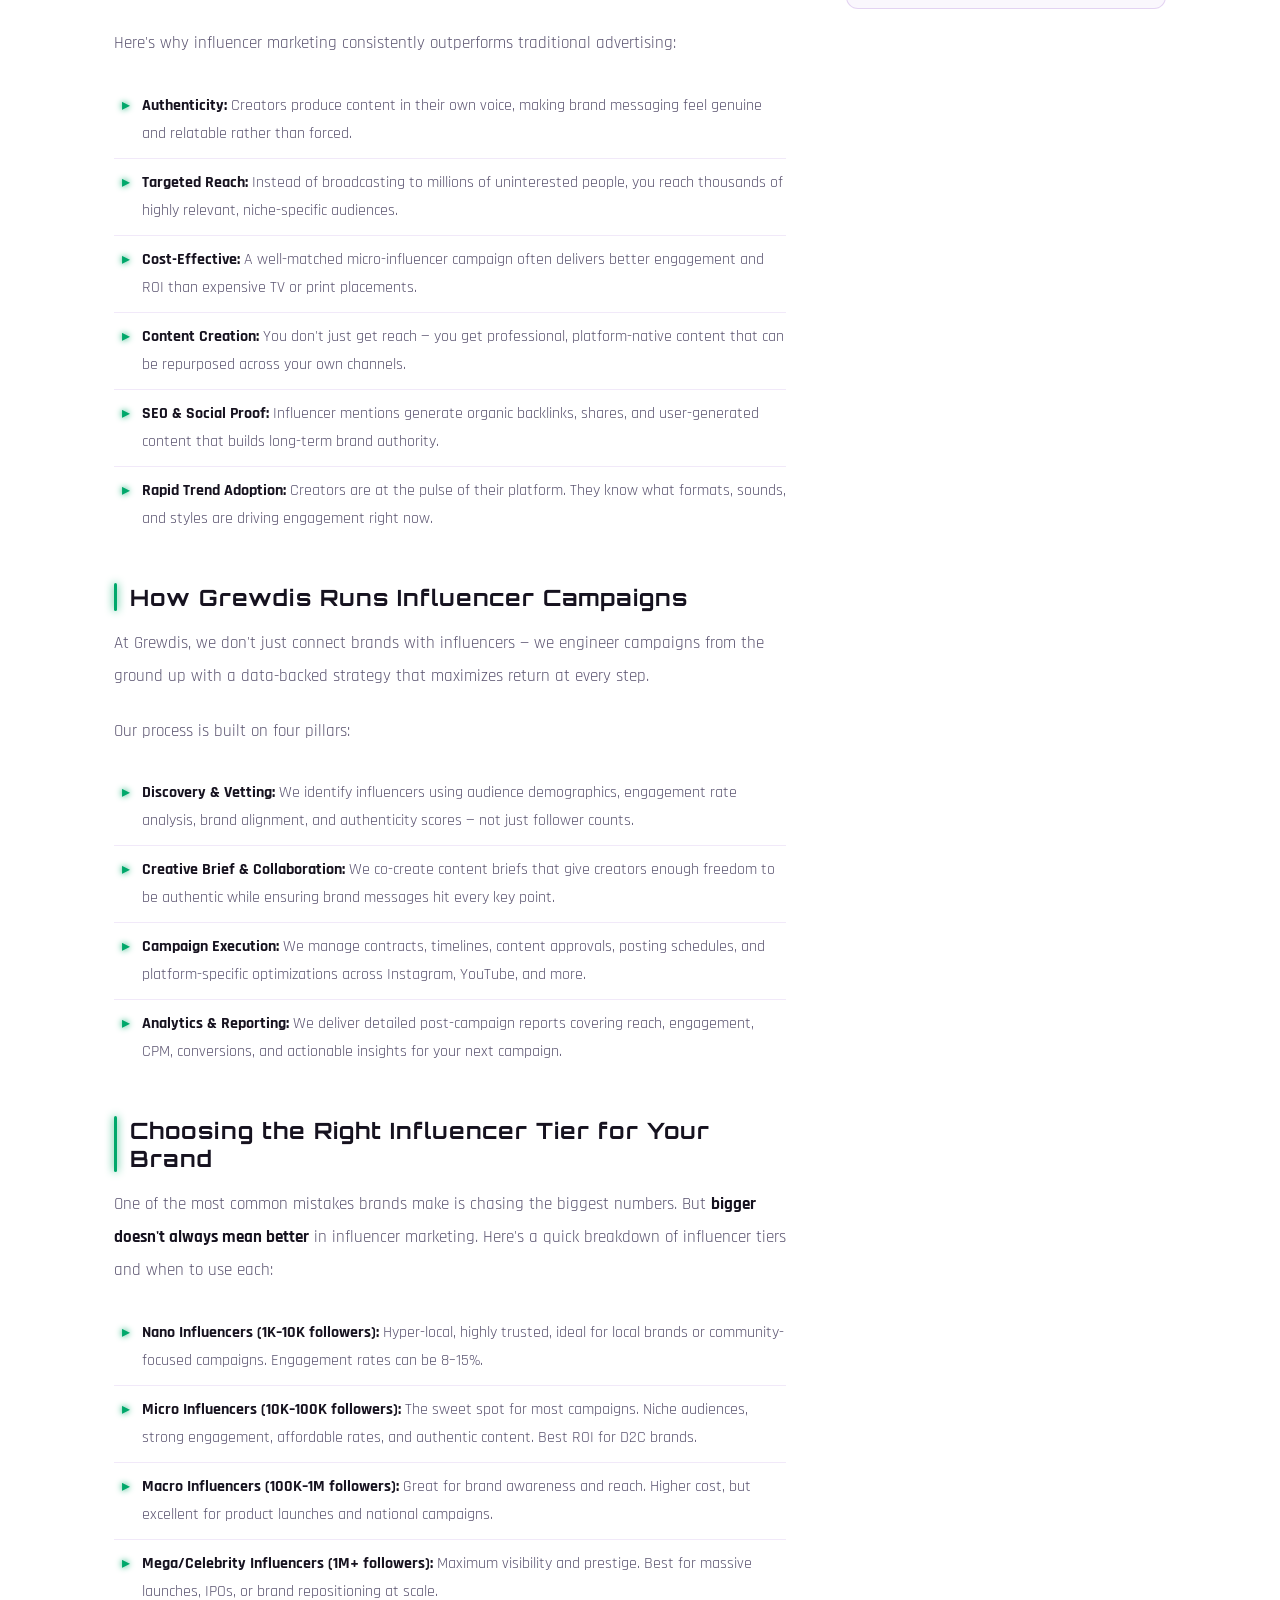
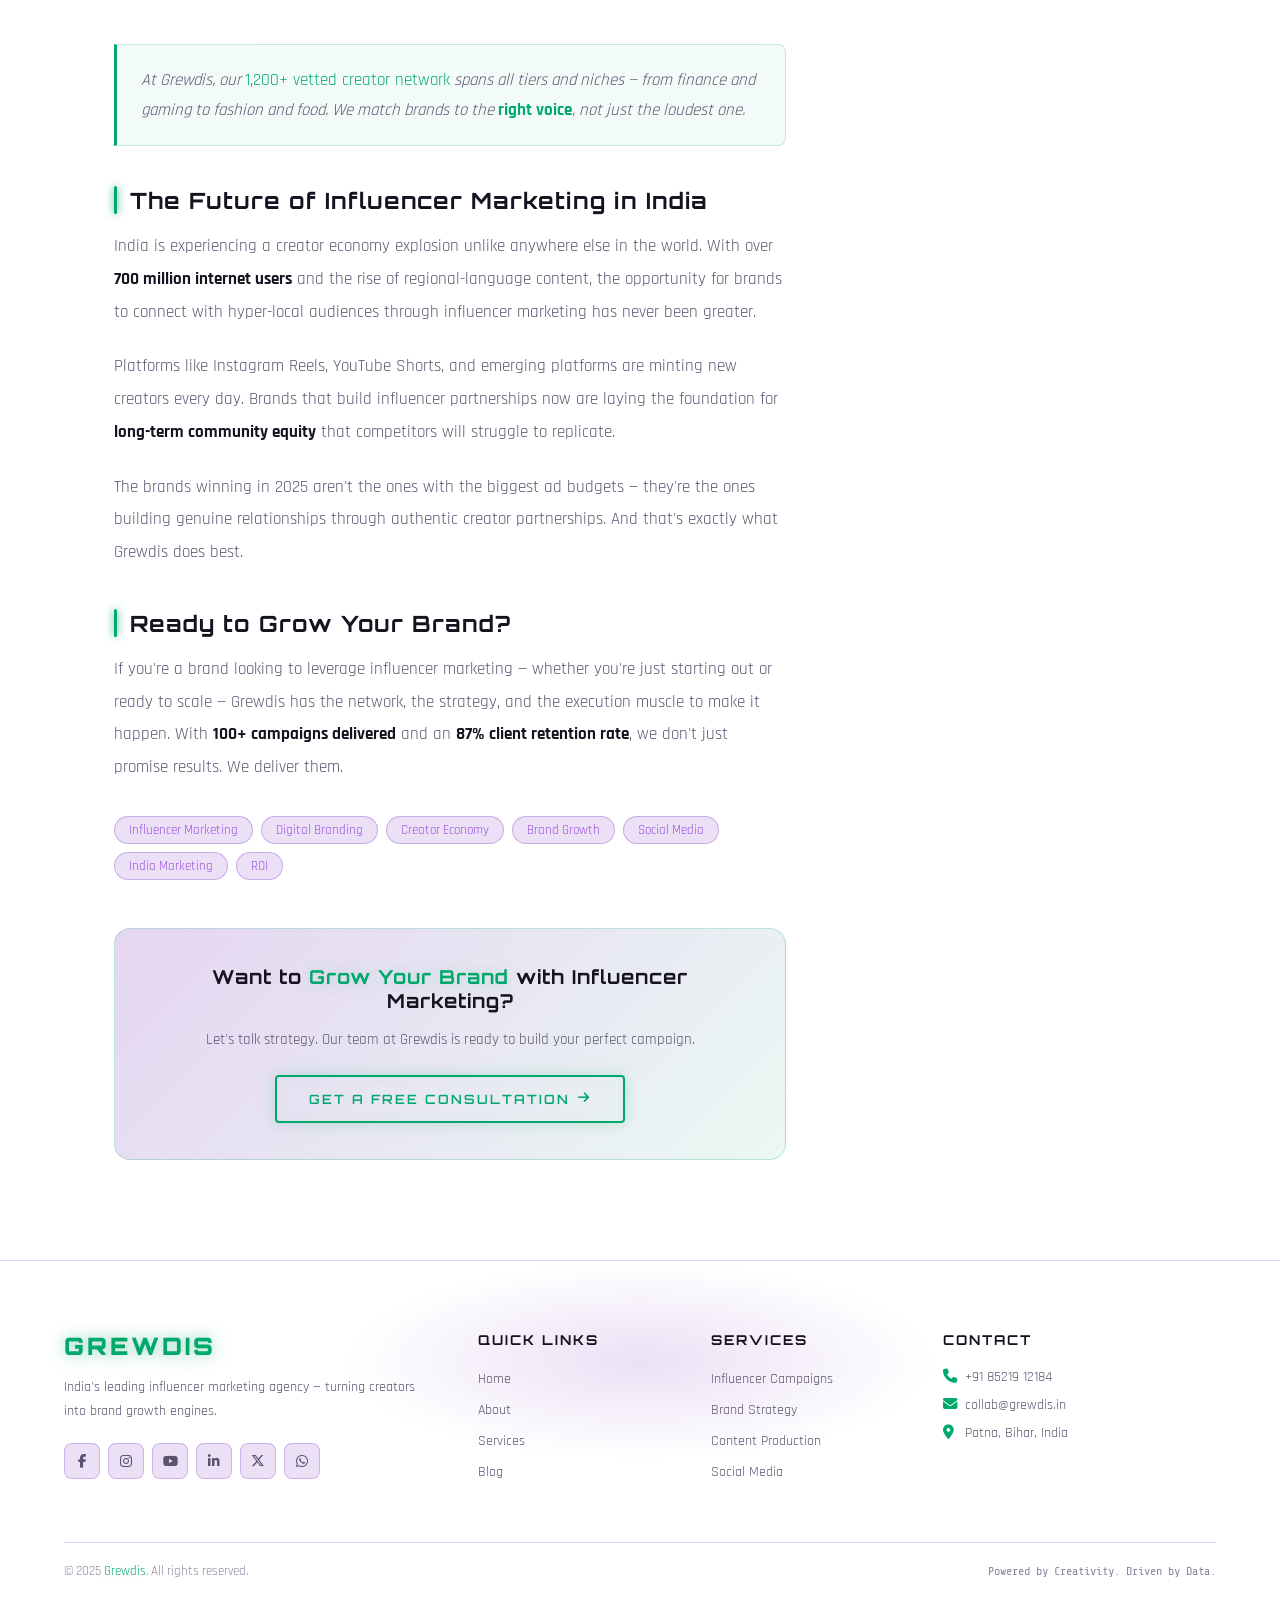
==== commit c5849f1d: "blog-post.html" ====
--- a/blog-post.html
+++ b/blog-post.html
@@ -11,7 +11,9 @@
 </script>
   <meta charset="UTF-8" />
   <meta name="viewport" content="width=device-width, initial-scale=1.0"/>
-  <title>How Influencer Marketing Can Grow Your Brand | Grewdis Blog</title>
+  <title>How Influencer Marketing Can Grow Your Brand | Grewdis Blog - Patna</title>
+<link rel="canonical" href="https://grewdis.in/blog-post.html" />
+<meta name="description" content="Learn how influencer marketing can grow your brand — expert insights from Grewdis, Patna's top influencer marketing and branding agency serving Bihar and pan-India." />
   <link rel="stylesheet" href="style.css" />
   <link rel="icon" type="image/png" href="images/logo.png"/>
   <link href="https://fonts.googleapis.com/css2?family=Orbitron:wght@400;600;700;900&family=Rajdhani:wght@300;400;500;600;700&family=Share+Tech+Mono&display=swap" rel="stylesheet"/>
